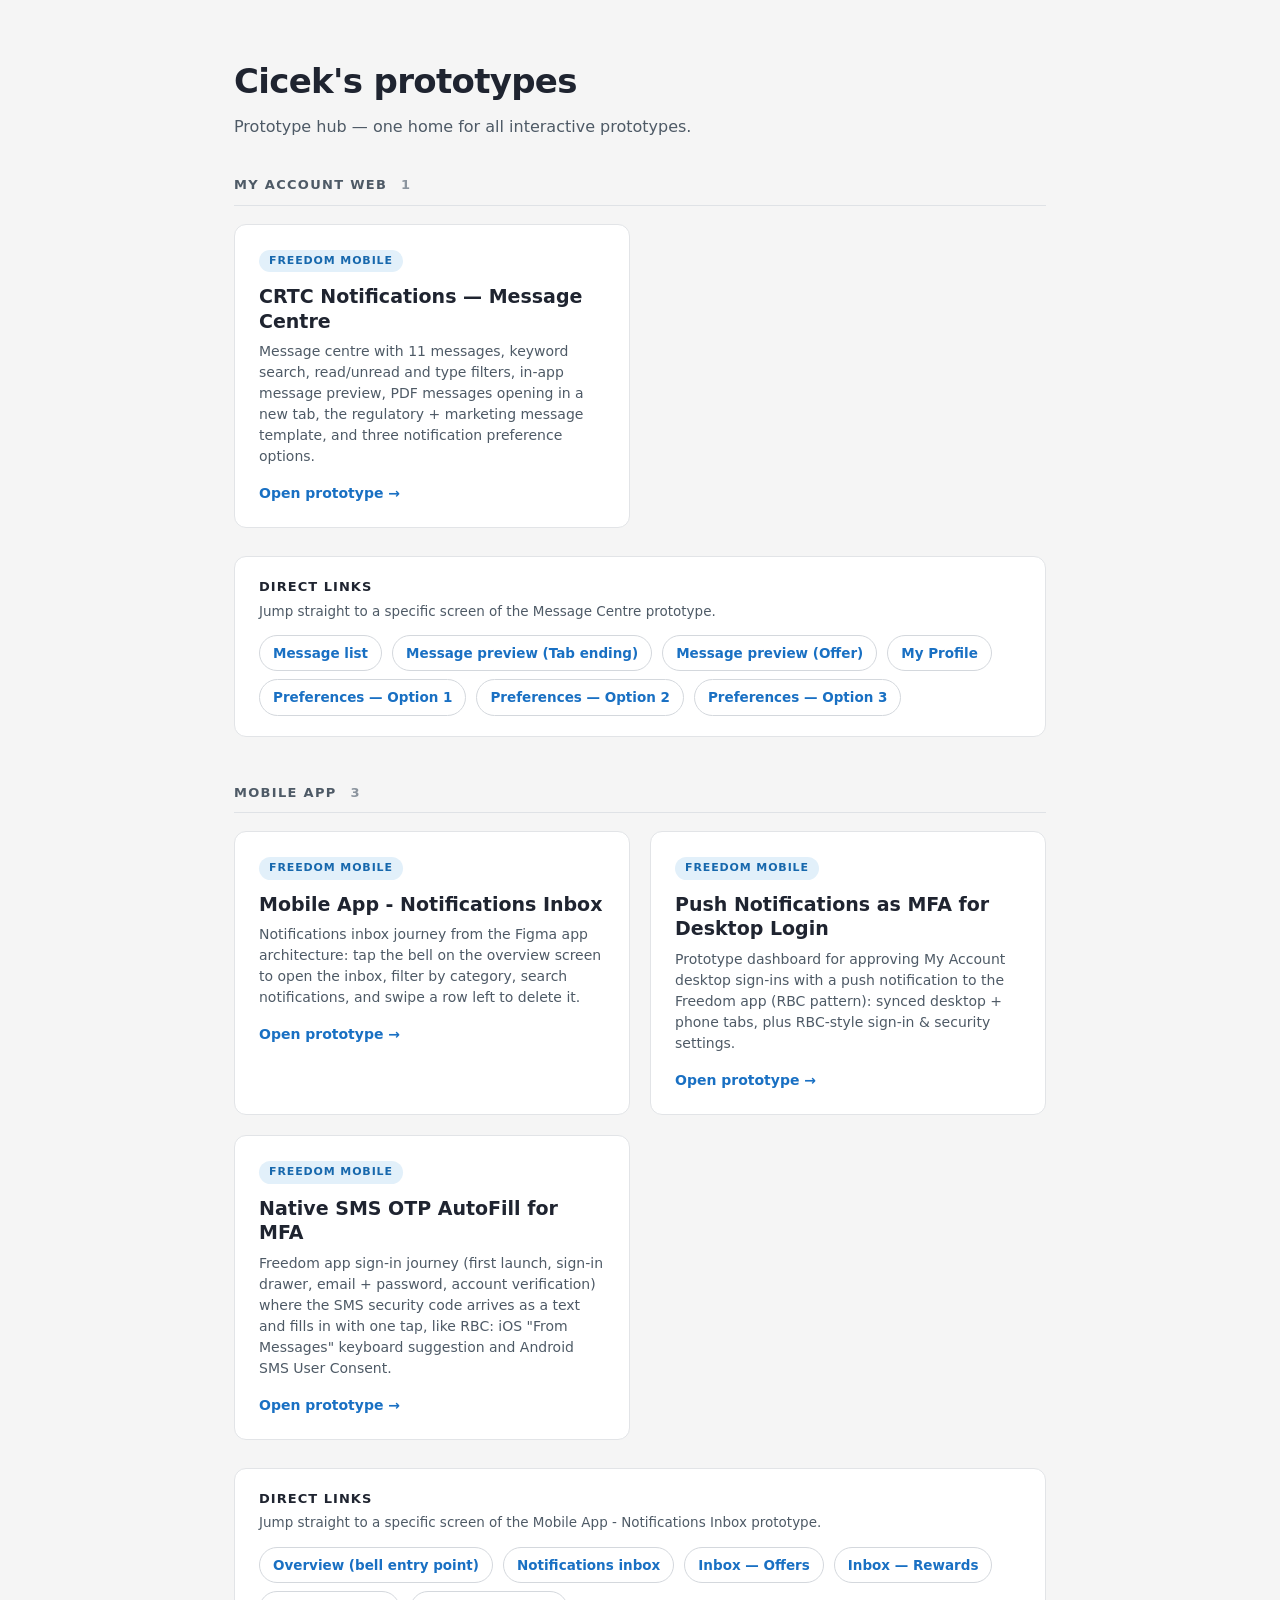
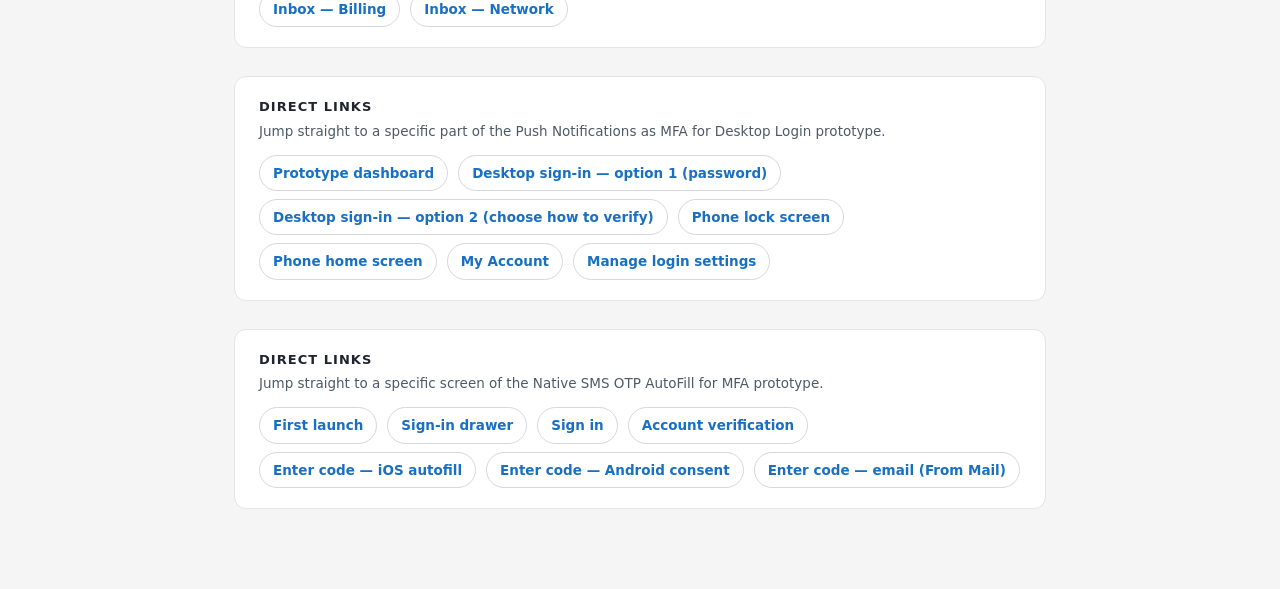
==== index.html @ 2abee42b "Add Native SMS OTP AutoFill for MFA mobile prototype Co-Authored-By: Cicek Yuce Zeytinci <cyucezeyti" ====
<!DOCTYPE html>
<html lang="en">
<head>
<meta charset="UTF-8">
<meta name="viewport" content="width=device-width, initial-scale=1">
<title>Cicek's prototypes</title>
<style>
* { box-sizing: border-box; }
body {
  margin: 0;
  font-family: system-ui, -apple-system, "Segoe UI", "Helvetica Neue", Arial, sans-serif;
  background: #f5f5f5;
  color: #1f2430;
  line-height: 1.5;
}
.wrap {
  max-width: 860px;
  margin: 0 auto;
  padding: 56px 24px 80px;
}
h1 {
  margin: 0;
  font-size: 34px;
  font-weight: 800;
  letter-spacing: -0.02em;
}
.tagline {
  margin: 8px 0 36px;
  font-size: 16px;
  color: #4e5a66;
}
.grid {
  display: grid;
  grid-template-columns: repeat(auto-fill, minmax(300px, 1fr));
  gap: 20px;
}
.card {
  display: block;
  background: #fff;
  border: 1px solid #e2e4e7;
  border-radius: 12px;
  padding: 22px 24px;
  text-decoration: none;
  color: inherit;
  transition: border-color 0.12s ease, transform 0.12s ease;
}
.card:hover {
  border-color: #1768ad;
  transform: translateY(-2px);
}
.card-tag {
  display: inline-block;
  font-size: 11px;
  font-weight: 800;
  letter-spacing: 0.08em;
  text-transform: uppercase;
  color: #1768ad;
  background: #e2f0fa;
  border-radius: 999px;
  padding: 3px 10px;
}
.card h3 {
  margin: 12px 0 8px;
  font-size: 19px;
  font-weight: 700;
  line-height: 1.3;
}
.group {
  margin: 0 0 46px;
}
.group:last-of-type {
  margin-bottom: 0;
}
.group-title {
  margin: 0 0 18px;
  padding-bottom: 10px;
  border-bottom: 1px solid #dfe2e6;
  font-size: 13px;
  font-weight: 800;
  letter-spacing: 0.1em;
  text-transform: uppercase;
  color: #4e5a66;
}
.group-count {
  margin-left: 8px;
  font-weight: 700;
  color: #8b949e;
}
.card p {
  margin: 0 0 14px;
  font-size: 14px;
  color: #4e5a66;
}
.card-open {
  font-size: 14px;
  font-weight: 700;
  color: #1970c3;
}
.deeplinks {
  margin: 28px 0 0;
  padding: 20px 24px;
  background: #fff;
  border: 1px solid #e2e4e7;
  border-radius: 12px;
}
.deeplinks h3 {
  margin: 0 0 4px;
  font-size: 13px;
  font-weight: 800;
  letter-spacing: 0.08em;
  text-transform: uppercase;
  color: #1f2430;
}
.deeplinks p {
  margin: 0 0 14px;
  font-size: 13.5px;
  color: #4e5a66;
}
.deeplinks ul {
  margin: 0;
  padding: 0;
  list-style: none;
  display: flex;
  flex-wrap: wrap;
  gap: 8px 10px;
}
.deeplinks a {
  display: inline-block;
  padding: 7px 13px;
  border: 1px solid #d4d8dd;
  border-radius: 999px;
  font-size: 13.5px;
  font-weight: 600;
  color: #1970c3;
  text-decoration: none;
}
.deeplinks a:hover {
  border-color: #1768ad;
  background: #f2f8fd;
}
</style>
</head>
<body>
<main class="wrap">
  <h1>Cicek's prototypes</h1>
  <p class="tagline">Prototype hub — one home for all interactive prototypes.</p>
  <section class="group">
    <h2 class="group-title">My Account Web <span class="group-count">1</span></h2>
    <div class="grid">
      <a class="card" href="my-account-web/crtc-message-centre/">
        <span class="card-tag">Freedom Mobile</span>
        <h3>CRTC Notifications — Message Centre</h3>
        <p>Message centre with 11 messages, keyword search, read/unread and type filters, in-app message preview, PDF messages opening in a new tab, the regulatory + marketing message template, and three notification preference options.</p>
        <span class="card-open">Open prototype →</span>
      </a>
    </div>

    <section class="deeplinks">
      <h3>Direct links</h3>
      <p>Jump straight to a specific screen of the Message Centre prototype.</p>
      <ul>
        <li><a href="my-account-web/crtc-message-centre/#/">Message list</a></li>
        <li><a href="my-account-web/crtc-message-centre/#/message/tab-ending">Message preview (Tab ending)</a></li>
        <li><a href="my-account-web/crtc-message-centre/#/message/offer-bonus-data">Message preview (Offer)</a></li>
        <li><a href="my-account-web/crtc-message-centre/#/profile">My Profile</a></li>
        <li><a href="my-account-web/crtc-message-centre/#/preferences">Preferences — Option 1</a></li>
        <li><a href="my-account-web/crtc-message-centre/#/preferences2">Preferences — Option 2</a></li>
        <li><a href="my-account-web/crtc-message-centre/#/preferences3">Preferences — Option 3</a></li>
      </ul>
    </section>
  </section>

  <section class="group">
    <h2 class="group-title">Mobile app <span class="group-count">3</span></h2>
    <div class="grid">
      <a class="card" href="mobile-app/notifications-inbox/">
        <span class="card-tag">Freedom Mobile</span>
        <h3>Mobile App - Notifications Inbox</h3>
        <p>Notifications inbox journey from the Figma app architecture: tap the bell on the overview screen to open the inbox, filter by category, search notifications, and swipe a row left to delete it.</p>
        <span class="card-open">Open prototype →</span>
      </a>
      <a class="card" href="mobile-app/push-mfa/">
        <span class="card-tag">Freedom Mobile</span>
        <h3>Push Notifications as MFA for Desktop Login</h3>
        <p>Prototype dashboard for approving My Account desktop sign-ins with a push notification to the Freedom app (RBC pattern): synced desktop + phone tabs, plus RBC-style sign-in &amp; security settings.</p>
        <span class="card-open">Open prototype →</span>
      </a>
      <a class="card" href="mobile-app/sms-otp-autofill/">
        <span class="card-tag">Freedom Mobile</span>
        <h3>Native SMS OTP AutoFill for MFA</h3>
        <p>Freedom app sign-in journey (first launch, sign-in drawer, email + password, account verification) where the SMS security code arrives as a text and fills in with one tap, like RBC: iOS "From Messages" keyboard suggestion and Android SMS User Consent.</p>
        <span class="card-open">Open prototype →</span>
      </a>
    </div>

    <section class="deeplinks">
      <h3>Direct links</h3>
      <p>Jump straight to a specific screen of the Mobile App - Notifications Inbox prototype.</p>
      <ul>
        <li><a href="mobile-app/notifications-inbox/#/">Overview (bell entry point)</a></li>
        <li><a href="mobile-app/notifications-inbox/#/inbox">Notifications inbox</a></li>
        <li><a href="mobile-app/notifications-inbox/#/inbox/offer">Inbox — Offers</a></li>
        <li><a href="mobile-app/notifications-inbox/#/inbox/rewards">Inbox — Rewards</a></li>
        <li><a href="mobile-app/notifications-inbox/#/inbox/billing">Inbox — Billing</a></li>
        <li><a href="mobile-app/notifications-inbox/#/inbox/network">Inbox — Network</a></li>
      </ul>
    </section>

    <section class="deeplinks">
      <h3>Direct links</h3>
      <p>Jump straight to a specific part of the Push Notifications as MFA for Desktop Login prototype.</p>
      <ul>
        <li><a href="mobile-app/push-mfa/">Prototype dashboard</a></li>
        <li><a href="mobile-app/push-mfa/desktop-password/">Desktop sign-in — option 1 (password)</a></li>
        <li><a href="mobile-app/push-mfa/desktop/">Desktop sign-in — option 2 (choose how to verify)</a></li>
        <li><a href="mobile-app/push-mfa/mobile/">Phone lock screen</a></li>
        <li><a href="mobile-app/push-mfa/mobile/#/home">Phone home screen</a></li>
        <li><a href="mobile-app/push-mfa/mobile/#/settings">My Account</a></li>
        <li><a href="mobile-app/push-mfa/mobile/#/login">Manage login settings</a></li>
      </ul>
    </section>

    <section class="deeplinks">
      <h3>Direct links</h3>
      <p>Jump straight to a specific screen of the Native SMS OTP AutoFill for MFA prototype.</p>
      <ul>
        <li><a href="mobile-app/sms-otp-autofill/#/">First launch</a></li>
        <li><a href="mobile-app/sms-otp-autofill/#/drawer">Sign-in drawer</a></li>
        <li><a href="mobile-app/sms-otp-autofill/#/signin">Sign in</a></li>
        <li><a href="mobile-app/sms-otp-autofill/#/verify">Account verification</a></li>
        <li><a href="mobile-app/sms-otp-autofill/?platform=ios#/code">Enter code — iOS autofill</a></li>
        <li><a href="mobile-app/sms-otp-autofill/?platform=android#/code">Enter code — Android consent</a></li>
        <li><a href="mobile-app/sms-otp-autofill/?platform=ios#/code/email">Enter code — email (From Mail)</a></li>
      </ul>
    </section>
  </section>
</main>
</body>
</html>
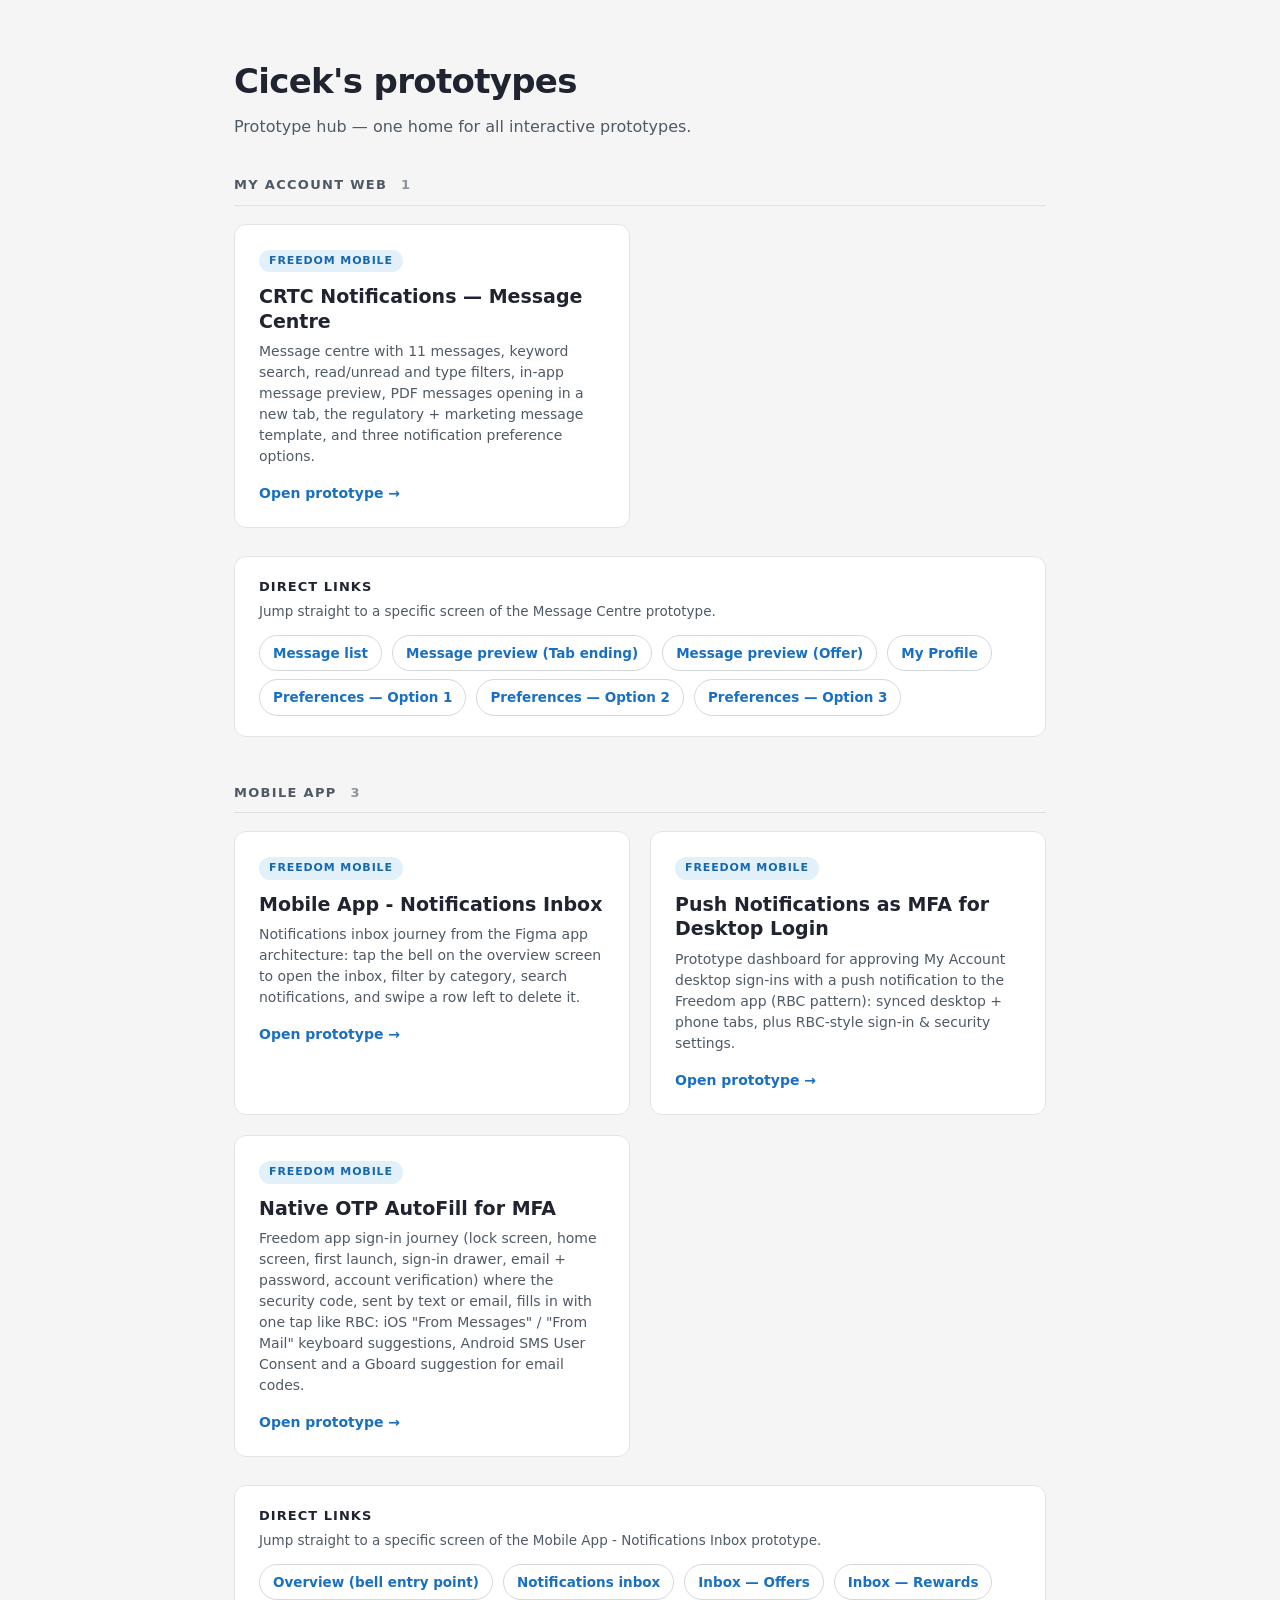
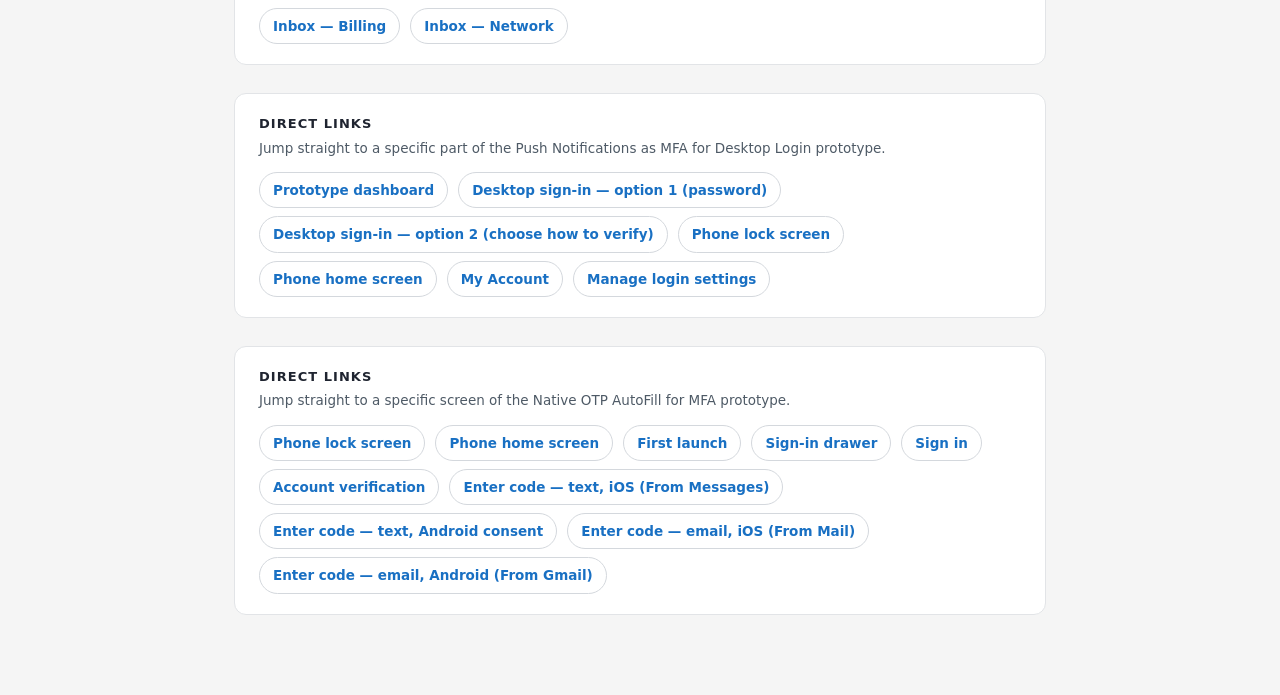
==== commit 9fe73e2f: "OTP autofill prototype: email tap-to-fill, lock/home entry, rename without SMS Co-Authored-By: Cicek" ====
--- a/index.html
+++ b/index.html
@@ -187,8 +187,8 @@
       </a>
       <a class="card" href="mobile-app/sms-otp-autofill/">
         <span class="card-tag">Freedom Mobile</span>
-        <h3>Native SMS OTP AutoFill for MFA</h3>
-        <p>Freedom app sign-in journey (first launch, sign-in drawer, email + password, account verification) where the SMS security code arrives as a text and fills in with one tap, like RBC: iOS "From Messages" keyboard suggestion and Android SMS User Consent.</p>
+        <h3>Native OTP AutoFill for MFA</h3>
+        <p>Freedom app sign-in journey (lock screen, home screen, first launch, sign-in drawer, email + password, account verification) where the security code, sent by text or email, fills in with one tap like RBC: iOS "From Messages" / "From Mail" keyboard suggestions, Android SMS User Consent and a Gboard suggestion for email codes.</p>
         <span class="card-open">Open prototype →</span>
       </a>
     </div>
@@ -222,15 +222,18 @@
 
     <section class="deeplinks">
       <h3>Direct links</h3>
-      <p>Jump straight to a specific screen of the Native SMS OTP AutoFill for MFA prototype.</p>
-      <ul>
-        <li><a href="mobile-app/sms-otp-autofill/#/">First launch</a></li>
+      <p>Jump straight to a specific screen of the Native OTP AutoFill for MFA prototype.</p>
+      <ul>
+        <li><a href="mobile-app/sms-otp-autofill/#/">Phone lock screen</a></li>
+        <li><a href="mobile-app/sms-otp-autofill/#/home">Phone home screen</a></li>
+        <li><a href="mobile-app/sms-otp-autofill/#/welcome">First launch</a></li>
         <li><a href="mobile-app/sms-otp-autofill/#/drawer">Sign-in drawer</a></li>
         <li><a href="mobile-app/sms-otp-autofill/#/signin">Sign in</a></li>
         <li><a href="mobile-app/sms-otp-autofill/#/verify">Account verification</a></li>
-        <li><a href="mobile-app/sms-otp-autofill/?platform=ios#/code">Enter code — iOS autofill</a></li>
-        <li><a href="mobile-app/sms-otp-autofill/?platform=android#/code">Enter code — Android consent</a></li>
-        <li><a href="mobile-app/sms-otp-autofill/?platform=ios#/code/email">Enter code — email (From Mail)</a></li>
+        <li><a href="mobile-app/sms-otp-autofill/?platform=ios#/code">Enter code — text, iOS (From Messages)</a></li>
+        <li><a href="mobile-app/sms-otp-autofill/?platform=android#/code">Enter code — text, Android consent</a></li>
+        <li><a href="mobile-app/sms-otp-autofill/?platform=ios#/code/email">Enter code — email, iOS (From Mail)</a></li>
+        <li><a href="mobile-app/sms-otp-autofill/?platform=android#/code/email">Enter code — email, Android (From Gmail)</a></li>
       </ul>
     </section>
   </section>
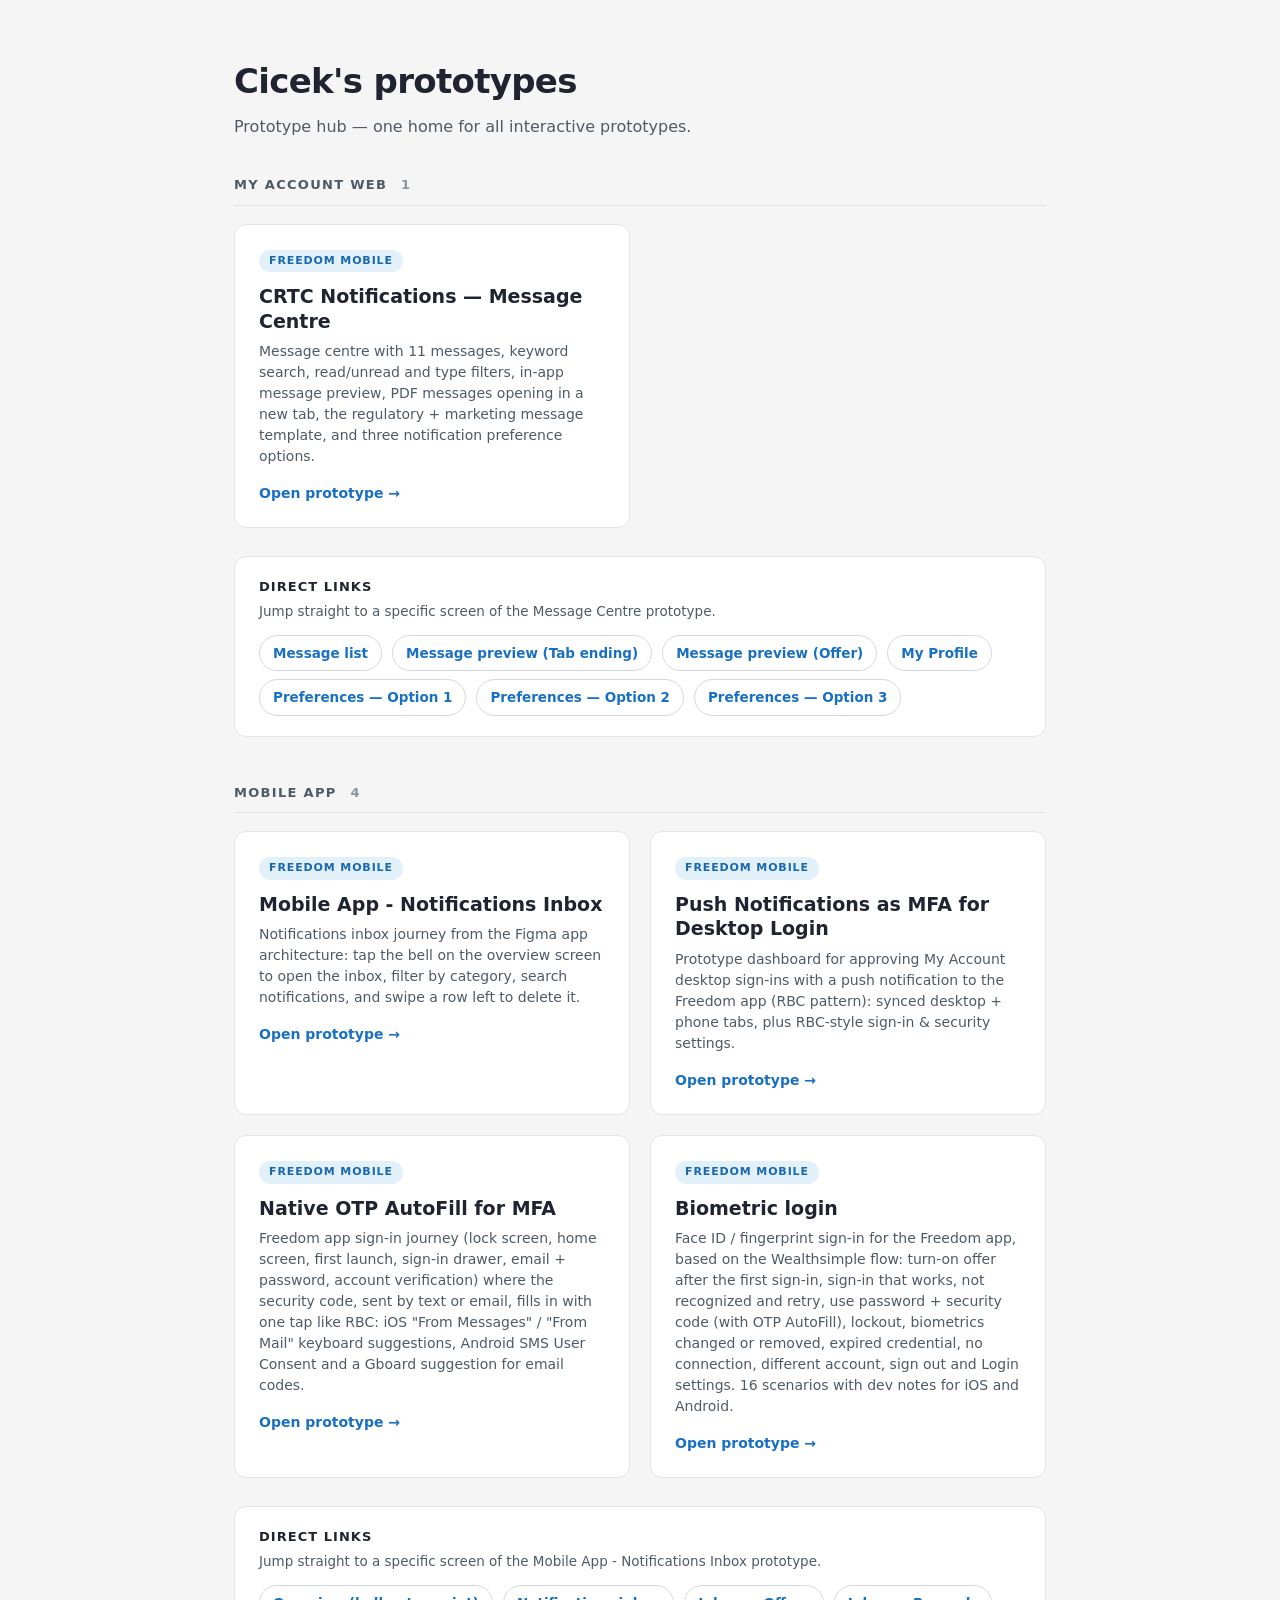
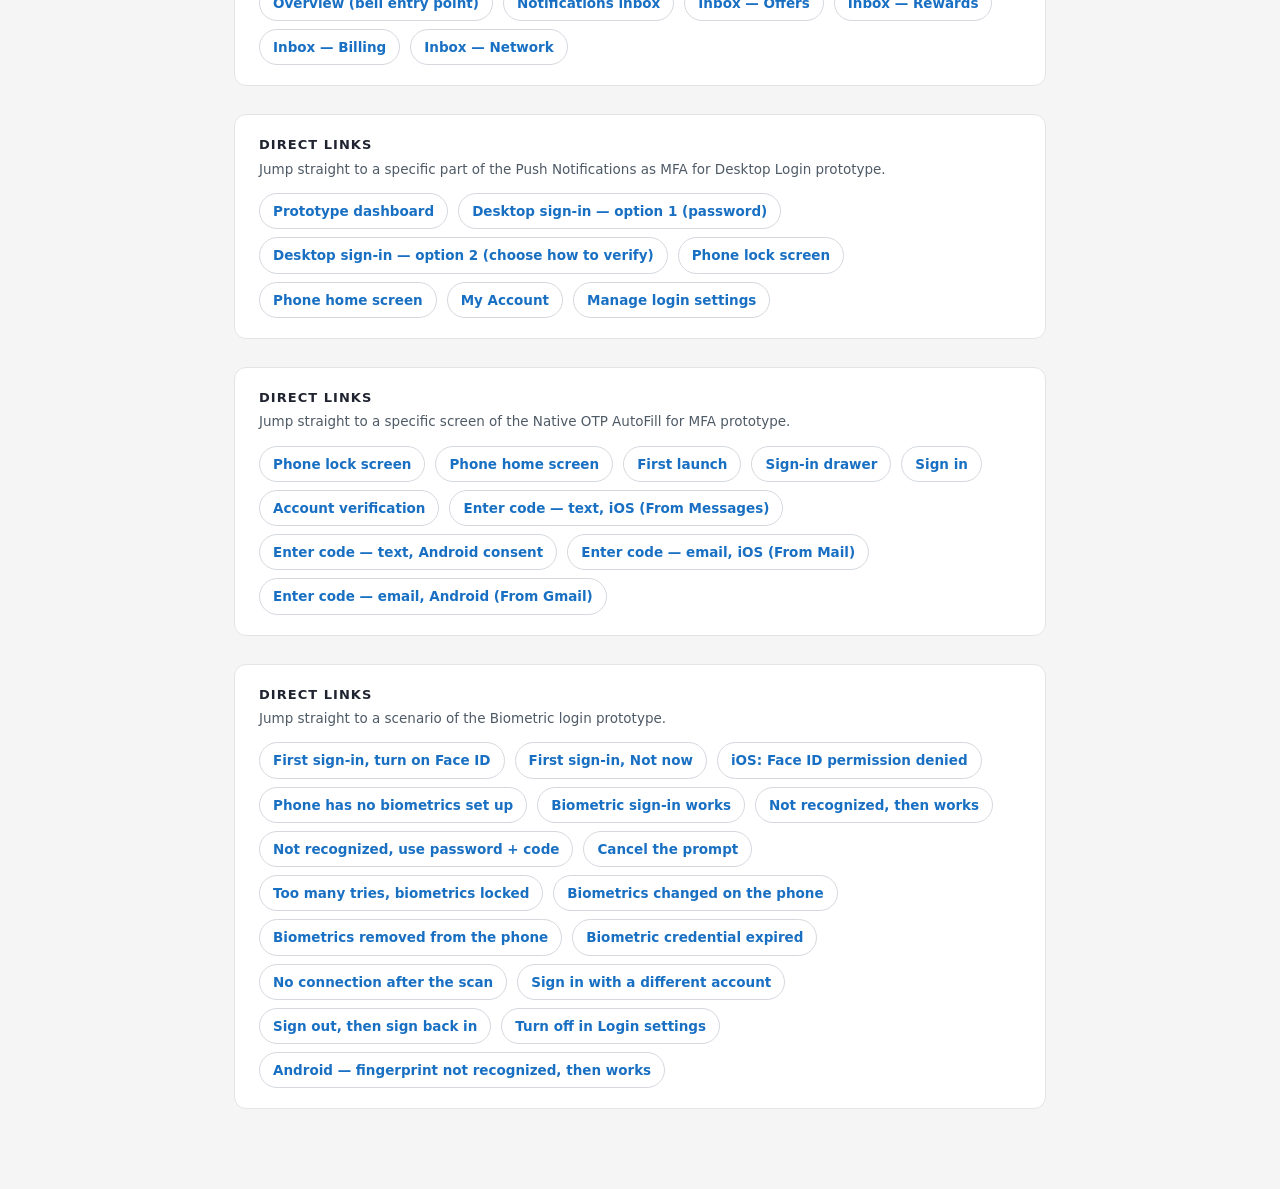
==== commit 6061c3bf: "Add Biometric login prototype (Face ID / fingerprint, 16 scenarios) Co-Authored-By: Cicek Yuce Zeyti" ====
--- a/index.html
+++ b/index.html
@@ -171,7 +171,7 @@
   </section>
 
   <section class="group">
-    <h2 class="group-title">Mobile app <span class="group-count">3</span></h2>
+    <h2 class="group-title">Mobile app <span class="group-count">4</span></h2>
     <div class="grid">
       <a class="card" href="mobile-app/notifications-inbox/">
         <span class="card-tag">Freedom Mobile</span>
@@ -189,6 +189,12 @@
         <span class="card-tag">Freedom Mobile</span>
         <h3>Native OTP AutoFill for MFA</h3>
         <p>Freedom app sign-in journey (lock screen, home screen, first launch, sign-in drawer, email + password, account verification) where the security code, sent by text or email, fills in with one tap like RBC: iOS "From Messages" / "From Mail" keyboard suggestions, Android SMS User Consent and a Gboard suggestion for email codes.</p>
+        <span class="card-open">Open prototype →</span>
+      </a>
+      <a class="card" href="mobile-app/biometric-login/">
+        <span class="card-tag">Freedom Mobile</span>
+        <h3>Biometric login</h3>
+        <p>Face ID / fingerprint sign-in for the Freedom app, based on the Wealthsimple flow: turn-on offer after the first sign-in, sign-in that works, not recognized and retry, use password + security code (with OTP AutoFill), lockout, biometrics changed or removed, expired credential, no connection, different account, sign out and Login settings. 16 scenarios with dev notes for iOS and Android.</p>
         <span class="card-open">Open prototype →</span>
       </a>
     </div>
@@ -236,6 +242,30 @@
         <li><a href="mobile-app/sms-otp-autofill/?platform=android#/code/email">Enter code — email, Android (From Gmail)</a></li>
       </ul>
     </section>
+
+    <section class="deeplinks">
+      <h3>Direct links</h3>
+      <p>Jump straight to a scenario of the Biometric login prototype.</p>
+      <ul>
+        <li><a href="mobile-app/biometric-login/?s=enroll&amp;platform=ios">First sign-in, turn on Face ID</a></li>
+        <li><a href="mobile-app/biometric-login/?s=notnow&amp;platform=ios">First sign-in, Not now</a></li>
+        <li><a href="mobile-app/biometric-login/?s=denied&amp;platform=ios">iOS: Face ID permission denied</a></li>
+        <li><a href="mobile-app/biometric-login/?s=nodevice&amp;platform=ios">Phone has no biometrics set up</a></li>
+        <li><a href="mobile-app/biometric-login/?s=success&amp;platform=ios">Biometric sign-in works</a></li>
+        <li><a href="mobile-app/biometric-login/?s=retry&amp;platform=ios">Not recognized, then works</a></li>
+        <li><a href="mobile-app/biometric-login/?s=fallback&amp;platform=ios">Not recognized, use password + code</a></li>
+        <li><a href="mobile-app/biometric-login/?s=cancel&amp;platform=ios">Cancel the prompt</a></li>
+        <li><a href="mobile-app/biometric-login/?s=lockout&amp;platform=ios">Too many tries, biometrics locked</a></li>
+        <li><a href="mobile-app/biometric-login/?s=changed&amp;platform=ios">Biometrics changed on the phone</a></li>
+        <li><a href="mobile-app/biometric-login/?s=removed&amp;platform=ios">Biometrics removed from the phone</a></li>
+        <li><a href="mobile-app/biometric-login/?s=expired&amp;platform=ios">Biometric credential expired</a></li>
+        <li><a href="mobile-app/biometric-login/?s=offline&amp;platform=ios">No connection after the scan</a></li>
+        <li><a href="mobile-app/biometric-login/?s=switch&amp;platform=ios">Sign in with a different account</a></li>
+        <li><a href="mobile-app/biometric-login/?s=signout&amp;platform=ios">Sign out, then sign back in</a></li>
+        <li><a href="mobile-app/biometric-login/?s=off&amp;platform=ios">Turn off in Login settings</a></li>
+        <li><a href="mobile-app/biometric-login/?s=retry&amp;platform=android">Android — fingerprint not recognized, then works</a></li>
+      </ul>
+    </section>
   </section>
 </main>
 </body>
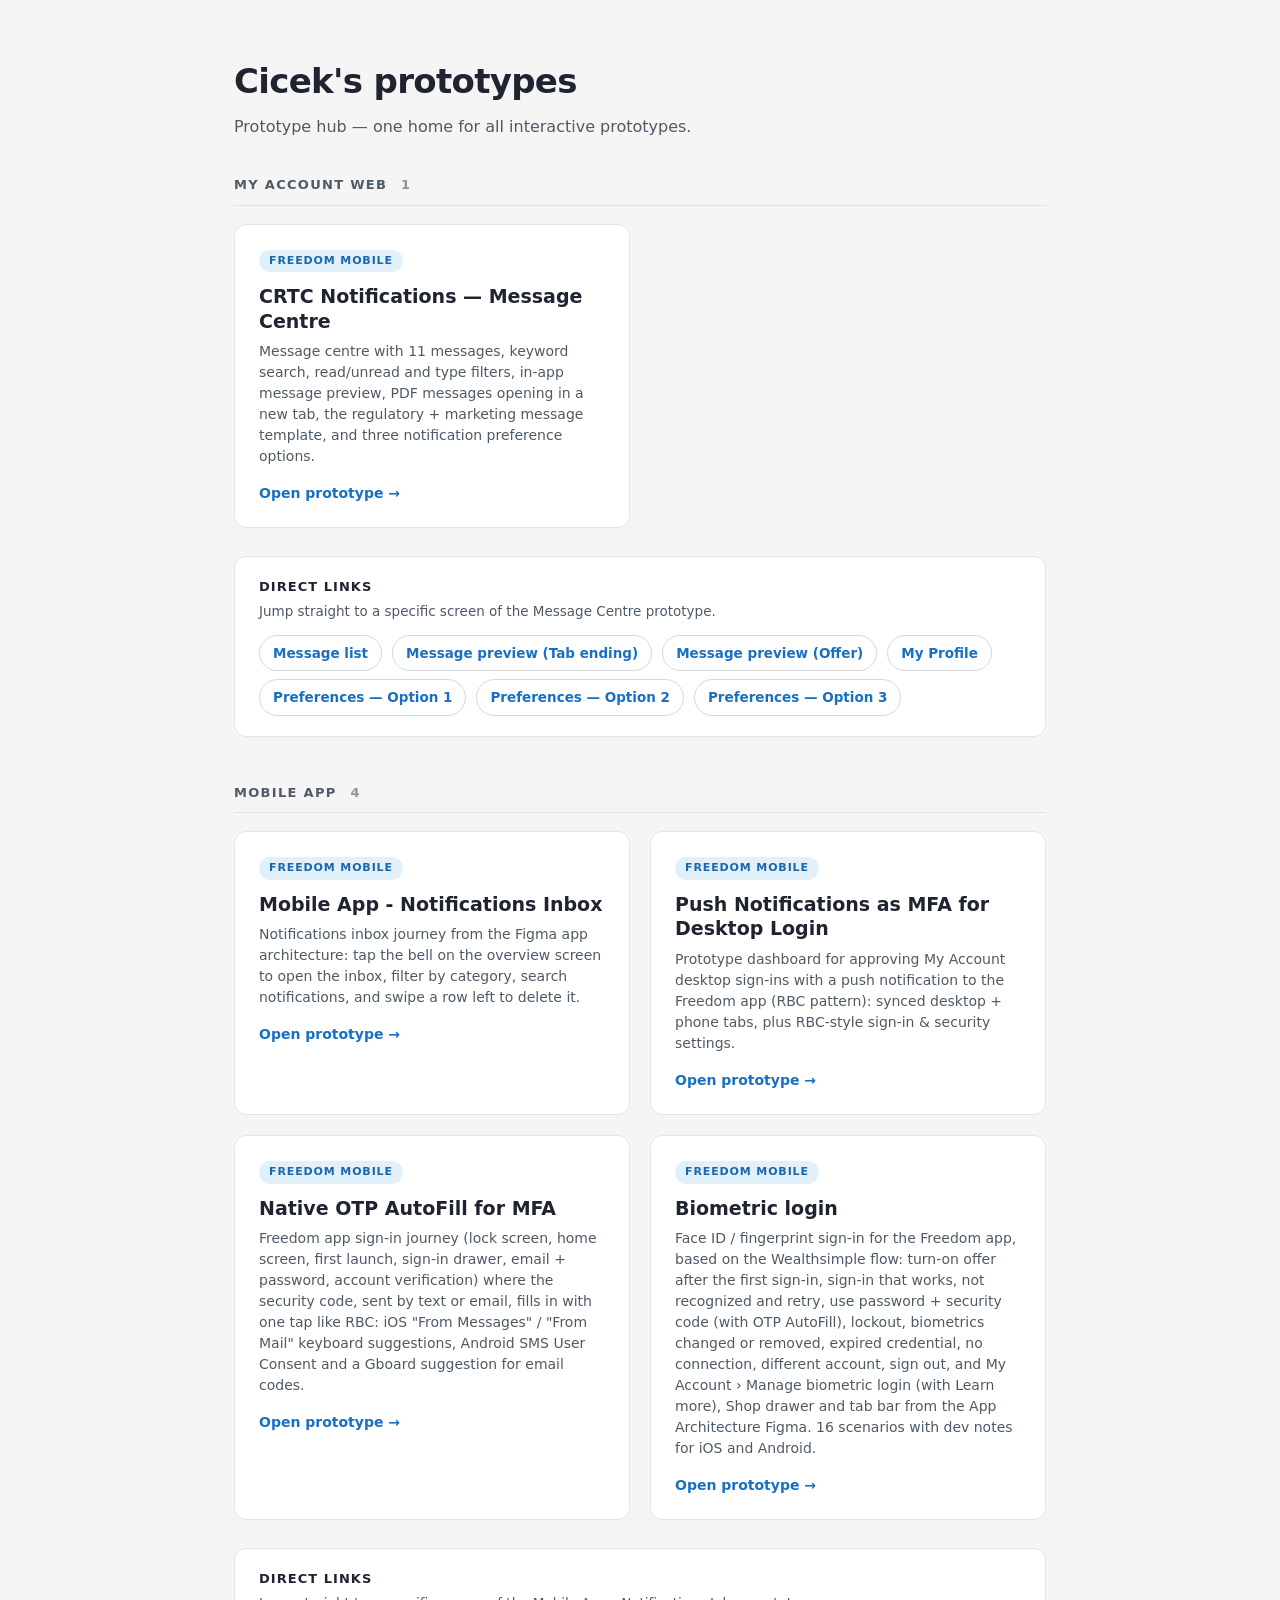
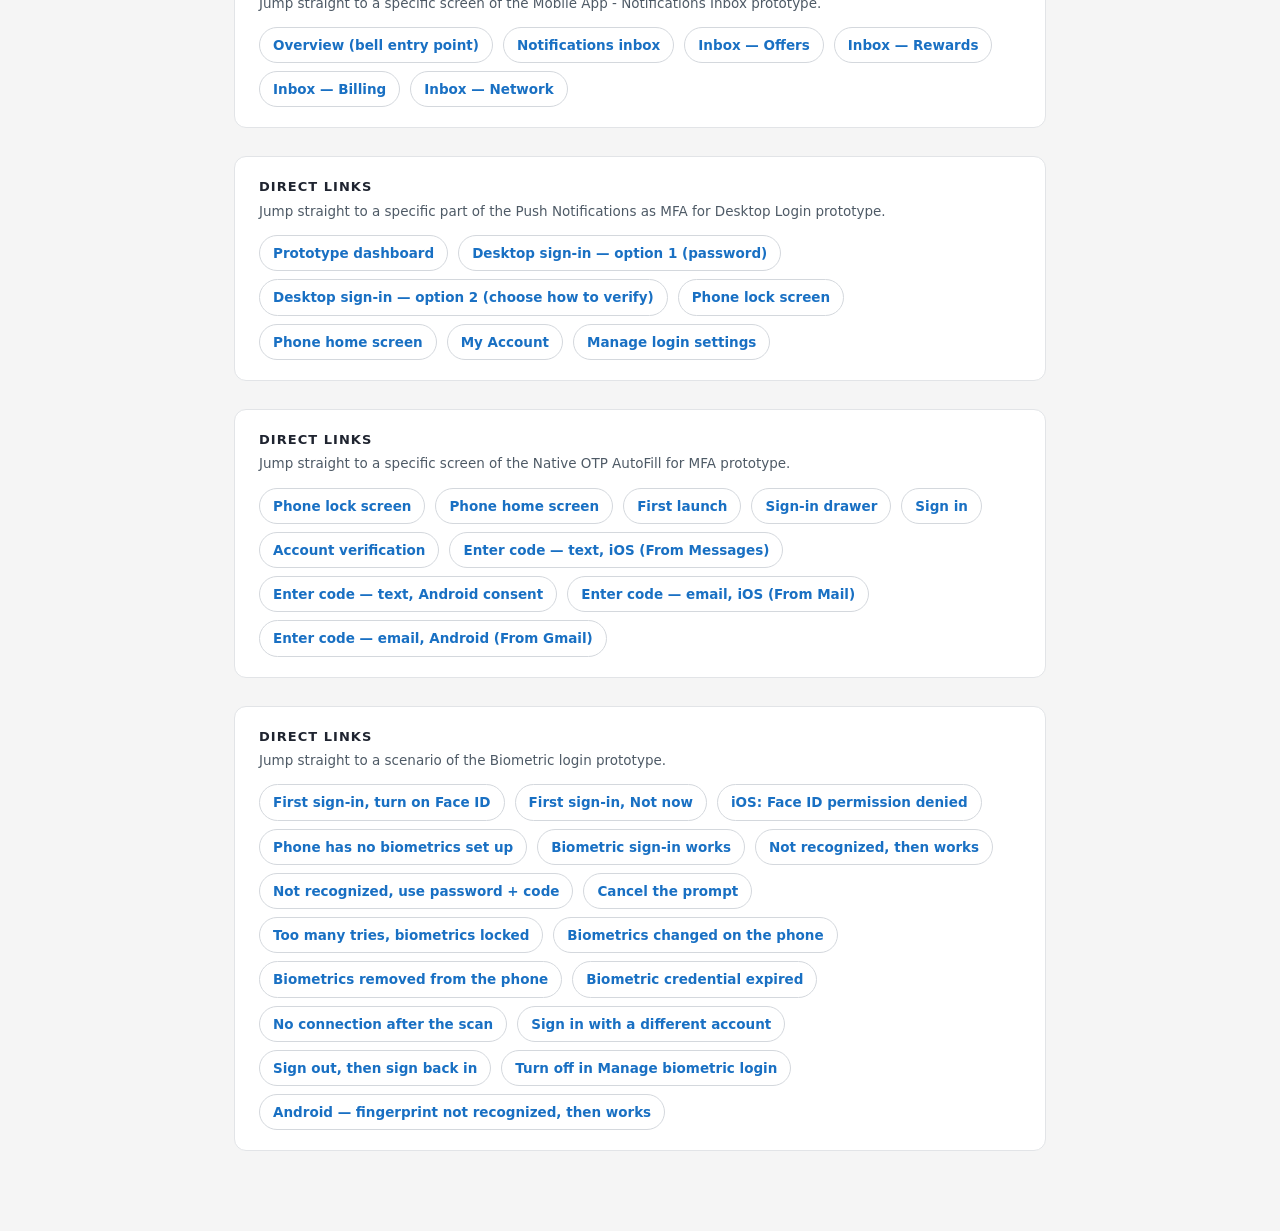
==== commit 172442ce: "Biometric login: Figma header, tab bar, Shop drawer, My Account, Manage biometric login, Learn more " ====
--- a/index.html
+++ b/index.html
@@ -194,7 +194,7 @@
       <a class="card" href="mobile-app/biometric-login/">
         <span class="card-tag">Freedom Mobile</span>
         <h3>Biometric login</h3>
-        <p>Face ID / fingerprint sign-in for the Freedom app, based on the Wealthsimple flow: turn-on offer after the first sign-in, sign-in that works, not recognized and retry, use password + security code (with OTP AutoFill), lockout, biometrics changed or removed, expired credential, no connection, different account, sign out and Login settings. 16 scenarios with dev notes for iOS and Android.</p>
+        <p>Face ID / fingerprint sign-in for the Freedom app, based on the Wealthsimple flow: turn-on offer after the first sign-in, sign-in that works, not recognized and retry, use password + security code (with OTP AutoFill), lockout, biometrics changed or removed, expired credential, no connection, different account, sign out, and My Account › Manage biometric login (with Learn more), Shop drawer and tab bar from the App Architecture Figma. 16 scenarios with dev notes for iOS and Android.</p>
         <span class="card-open">Open prototype →</span>
       </a>
     </div>
@@ -262,7 +262,7 @@
         <li><a href="mobile-app/biometric-login/?s=offline&amp;platform=ios">No connection after the scan</a></li>
         <li><a href="mobile-app/biometric-login/?s=switch&amp;platform=ios">Sign in with a different account</a></li>
         <li><a href="mobile-app/biometric-login/?s=signout&amp;platform=ios">Sign out, then sign back in</a></li>
-        <li><a href="mobile-app/biometric-login/?s=off&amp;platform=ios">Turn off in Login settings</a></li>
+        <li><a href="mobile-app/biometric-login/?s=off&amp;platform=ios">Turn off in Manage biometric login</a></li>
         <li><a href="mobile-app/biometric-login/?s=retry&amp;platform=android">Android — fingerprint not recognized, then works</a></li>
       </ul>
     </section>
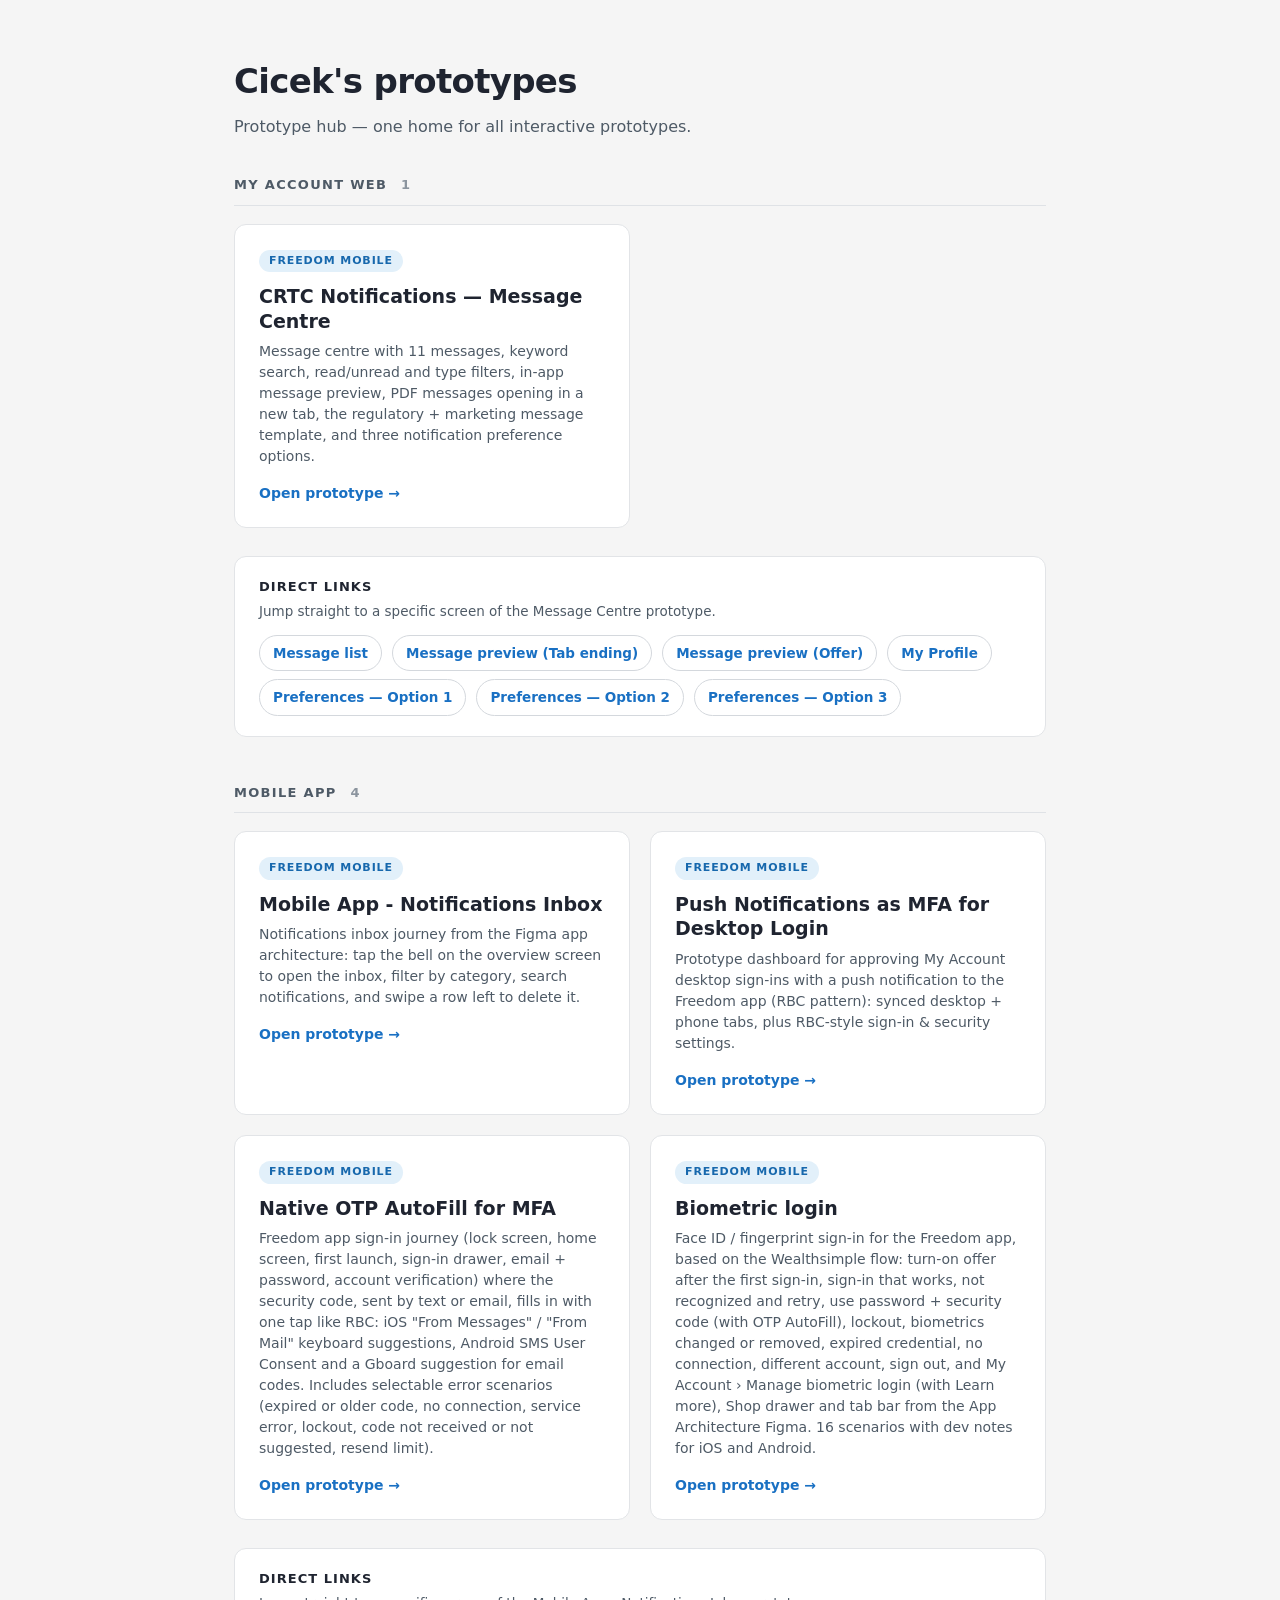
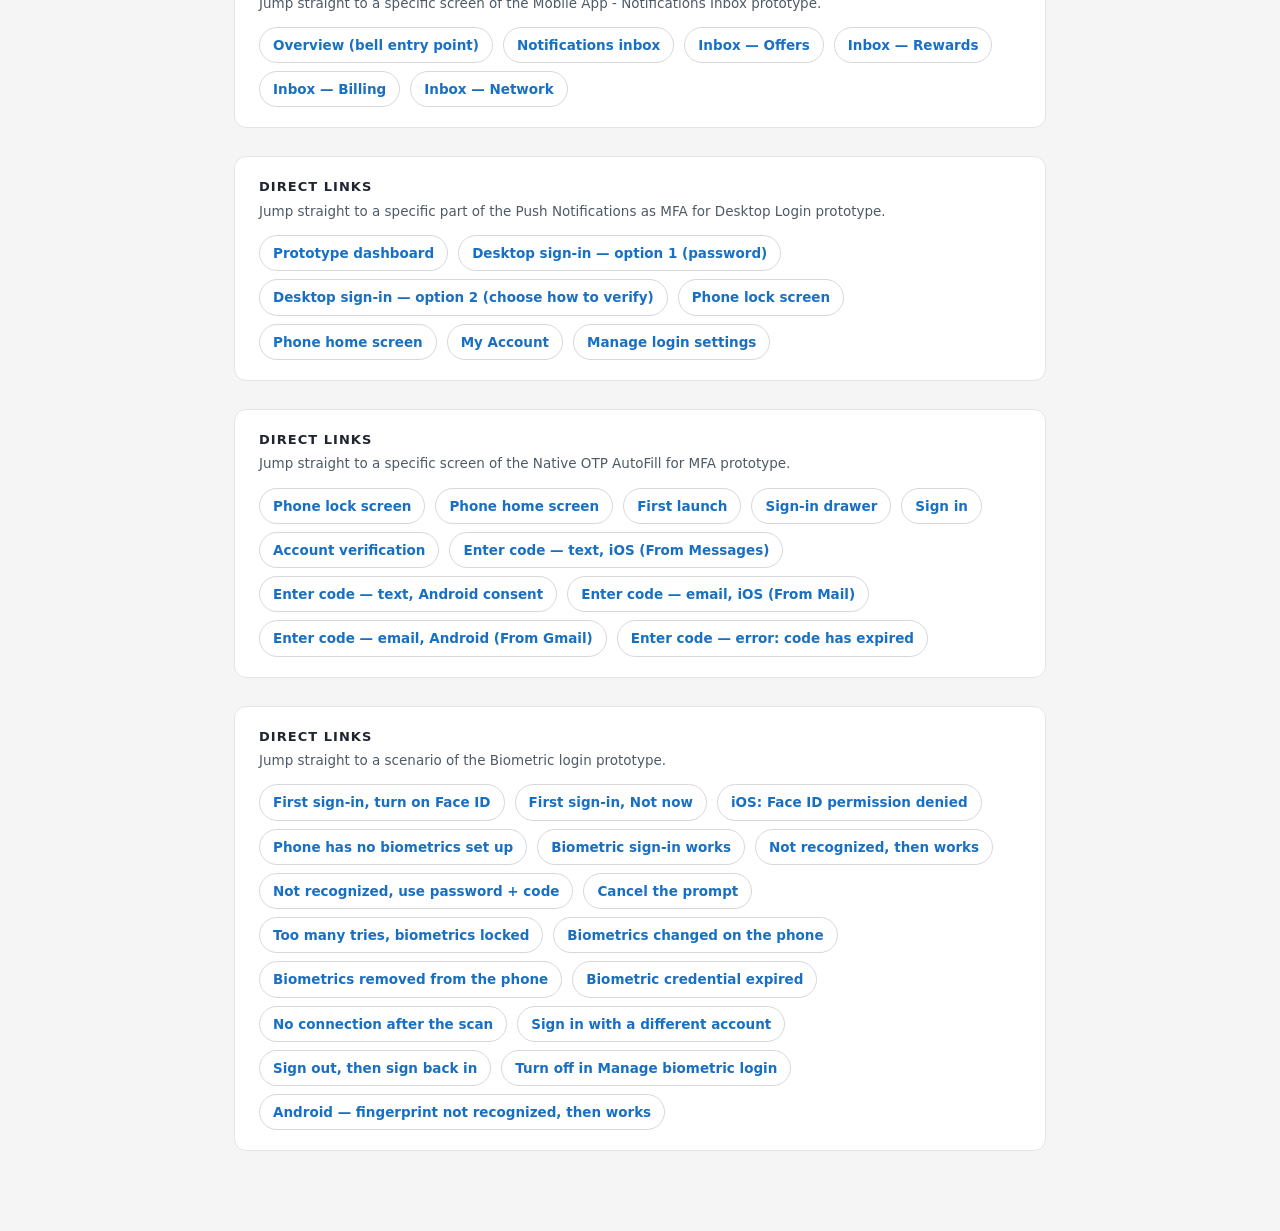
==== commit ea2fcc14: "OTP autofill prototype: selectable error scenarios Co-Authored-By: Cicek Yuce Zeytinci <cyucezeytinc" ====
--- a/index.html
+++ b/index.html
@@ -188,7 +188,7 @@
       <a class="card" href="mobile-app/sms-otp-autofill/">
         <span class="card-tag">Freedom Mobile</span>
         <h3>Native OTP AutoFill for MFA</h3>
-        <p>Freedom app sign-in journey (lock screen, home screen, first launch, sign-in drawer, email + password, account verification) where the security code, sent by text or email, fills in with one tap like RBC: iOS "From Messages" / "From Mail" keyboard suggestions, Android SMS User Consent and a Gboard suggestion for email codes.</p>
+        <p>Freedom app sign-in journey (lock screen, home screen, first launch, sign-in drawer, email + password, account verification) where the security code, sent by text or email, fills in with one tap like RBC: iOS "From Messages" / "From Mail" keyboard suggestions, Android SMS User Consent and a Gboard suggestion for email codes. Includes selectable error scenarios (expired or older code, no connection, service error, lockout, code not received or not suggested, resend limit).</p>
         <span class="card-open">Open prototype →</span>
       </a>
       <a class="card" href="mobile-app/biometric-login/">
@@ -240,6 +240,7 @@
         <li><a href="mobile-app/sms-otp-autofill/?platform=android#/code">Enter code — text, Android consent</a></li>
         <li><a href="mobile-app/sms-otp-autofill/?platform=ios#/code/email">Enter code — email, iOS (From Mail)</a></li>
         <li><a href="mobile-app/sms-otp-autofill/?platform=android#/code/email">Enter code — email, Android (From Gmail)</a></li>
+        <li><a href="mobile-app/sms-otp-autofill/?platform=ios&amp;error=expired#/code">Enter code — error: code has expired</a></li>
       </ul>
     </section>
 
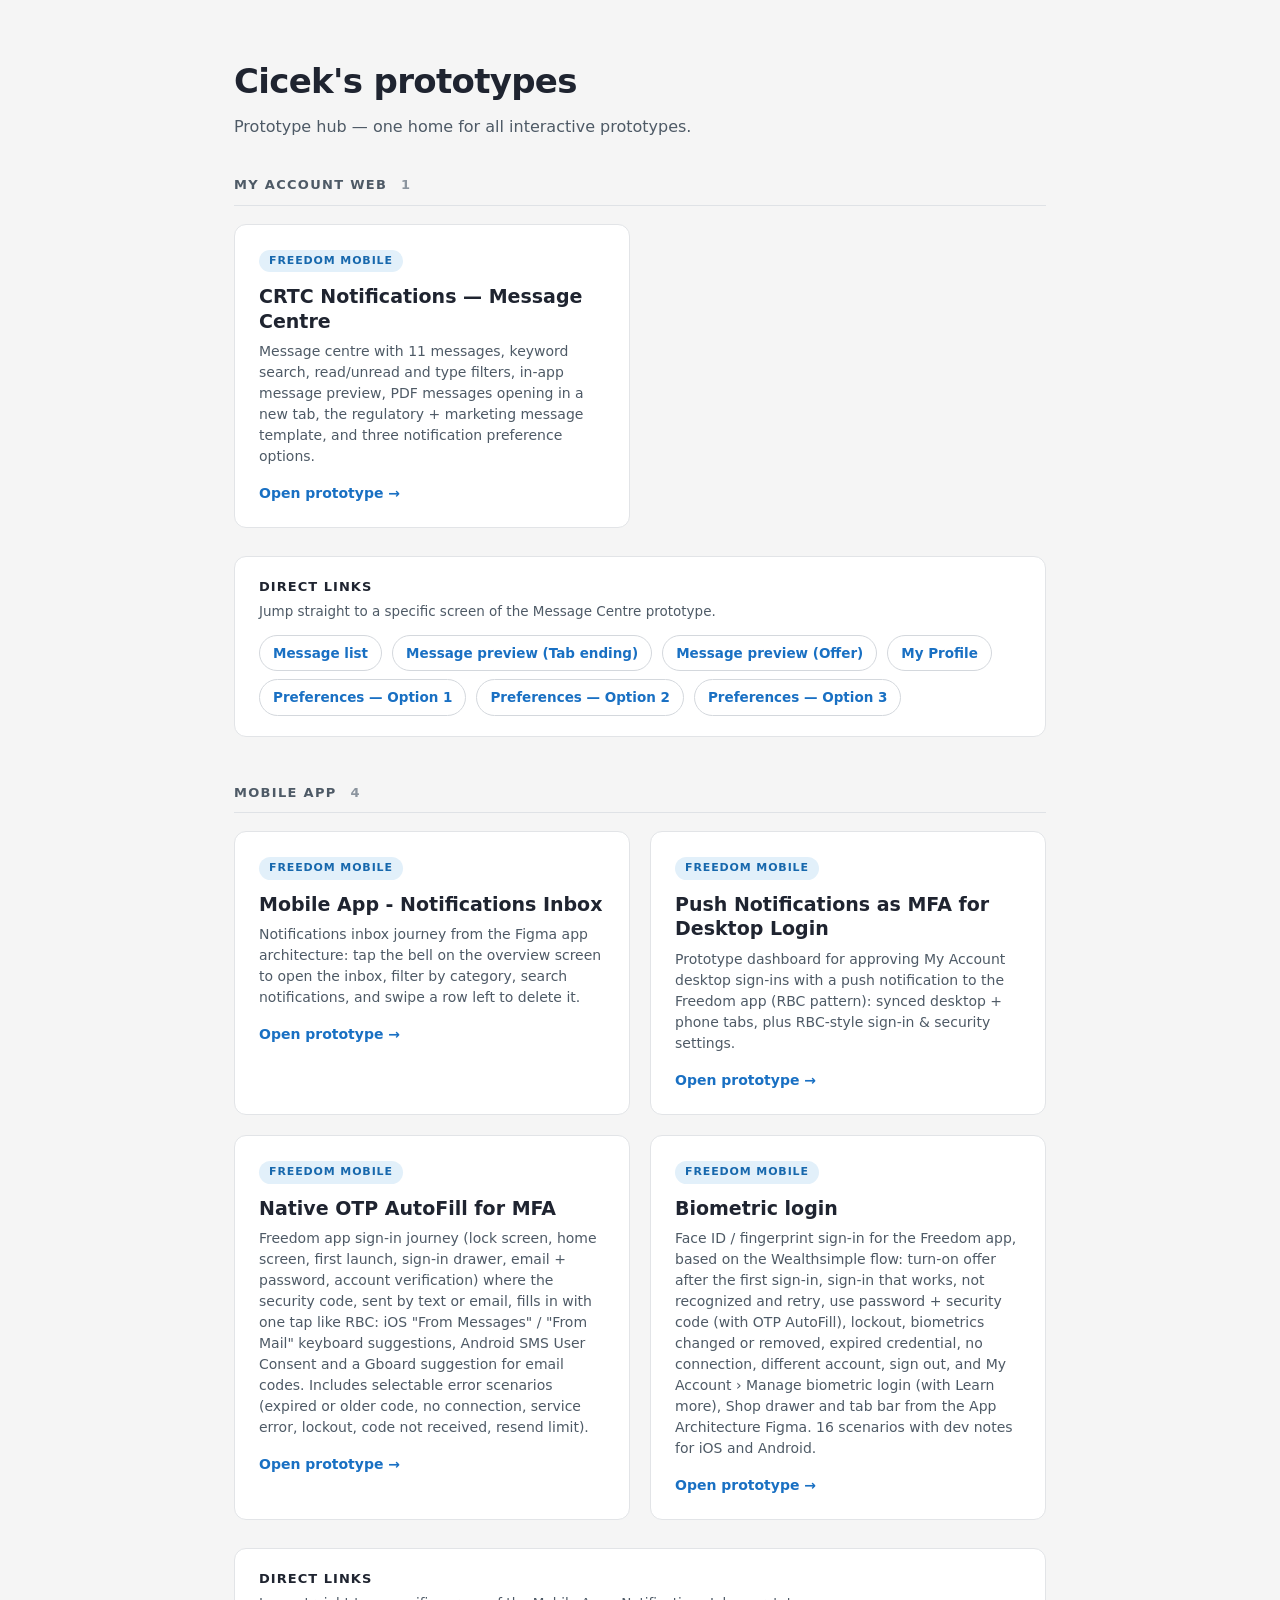
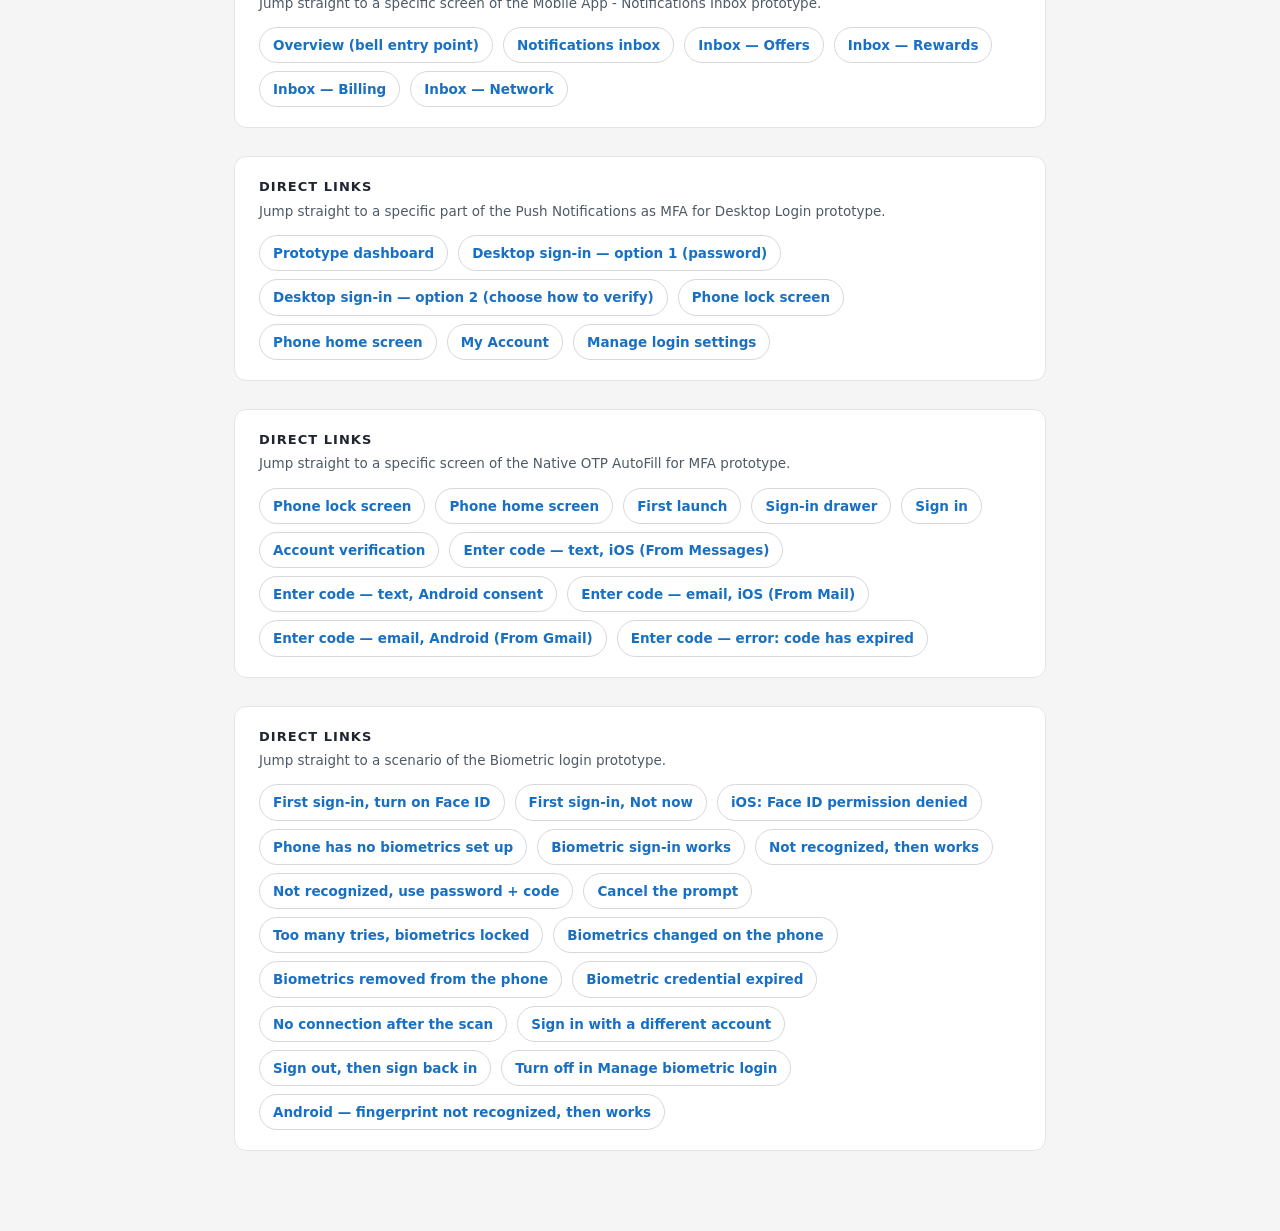
==== commit 54bc0711: "OTP autofill prototype: error scenario copy updates, drop not-suggested scenario Co-Authored-By: Cic" ====
--- a/index.html
+++ b/index.html
@@ -188,7 +188,7 @@
       <a class="card" href="mobile-app/sms-otp-autofill/">
         <span class="card-tag">Freedom Mobile</span>
         <h3>Native OTP AutoFill for MFA</h3>
-        <p>Freedom app sign-in journey (lock screen, home screen, first launch, sign-in drawer, email + password, account verification) where the security code, sent by text or email, fills in with one tap like RBC: iOS "From Messages" / "From Mail" keyboard suggestions, Android SMS User Consent and a Gboard suggestion for email codes. Includes selectable error scenarios (expired or older code, no connection, service error, lockout, code not received or not suggested, resend limit).</p>
+        <p>Freedom app sign-in journey (lock screen, home screen, first launch, sign-in drawer, email + password, account verification) where the security code, sent by text or email, fills in with one tap like RBC: iOS "From Messages" / "From Mail" keyboard suggestions, Android SMS User Consent and a Gboard suggestion for email codes. Includes selectable error scenarios (expired or older code, no connection, service error, lockout, code not received, resend limit).</p>
         <span class="card-open">Open prototype →</span>
       </a>
       <a class="card" href="mobile-app/biometric-login/">
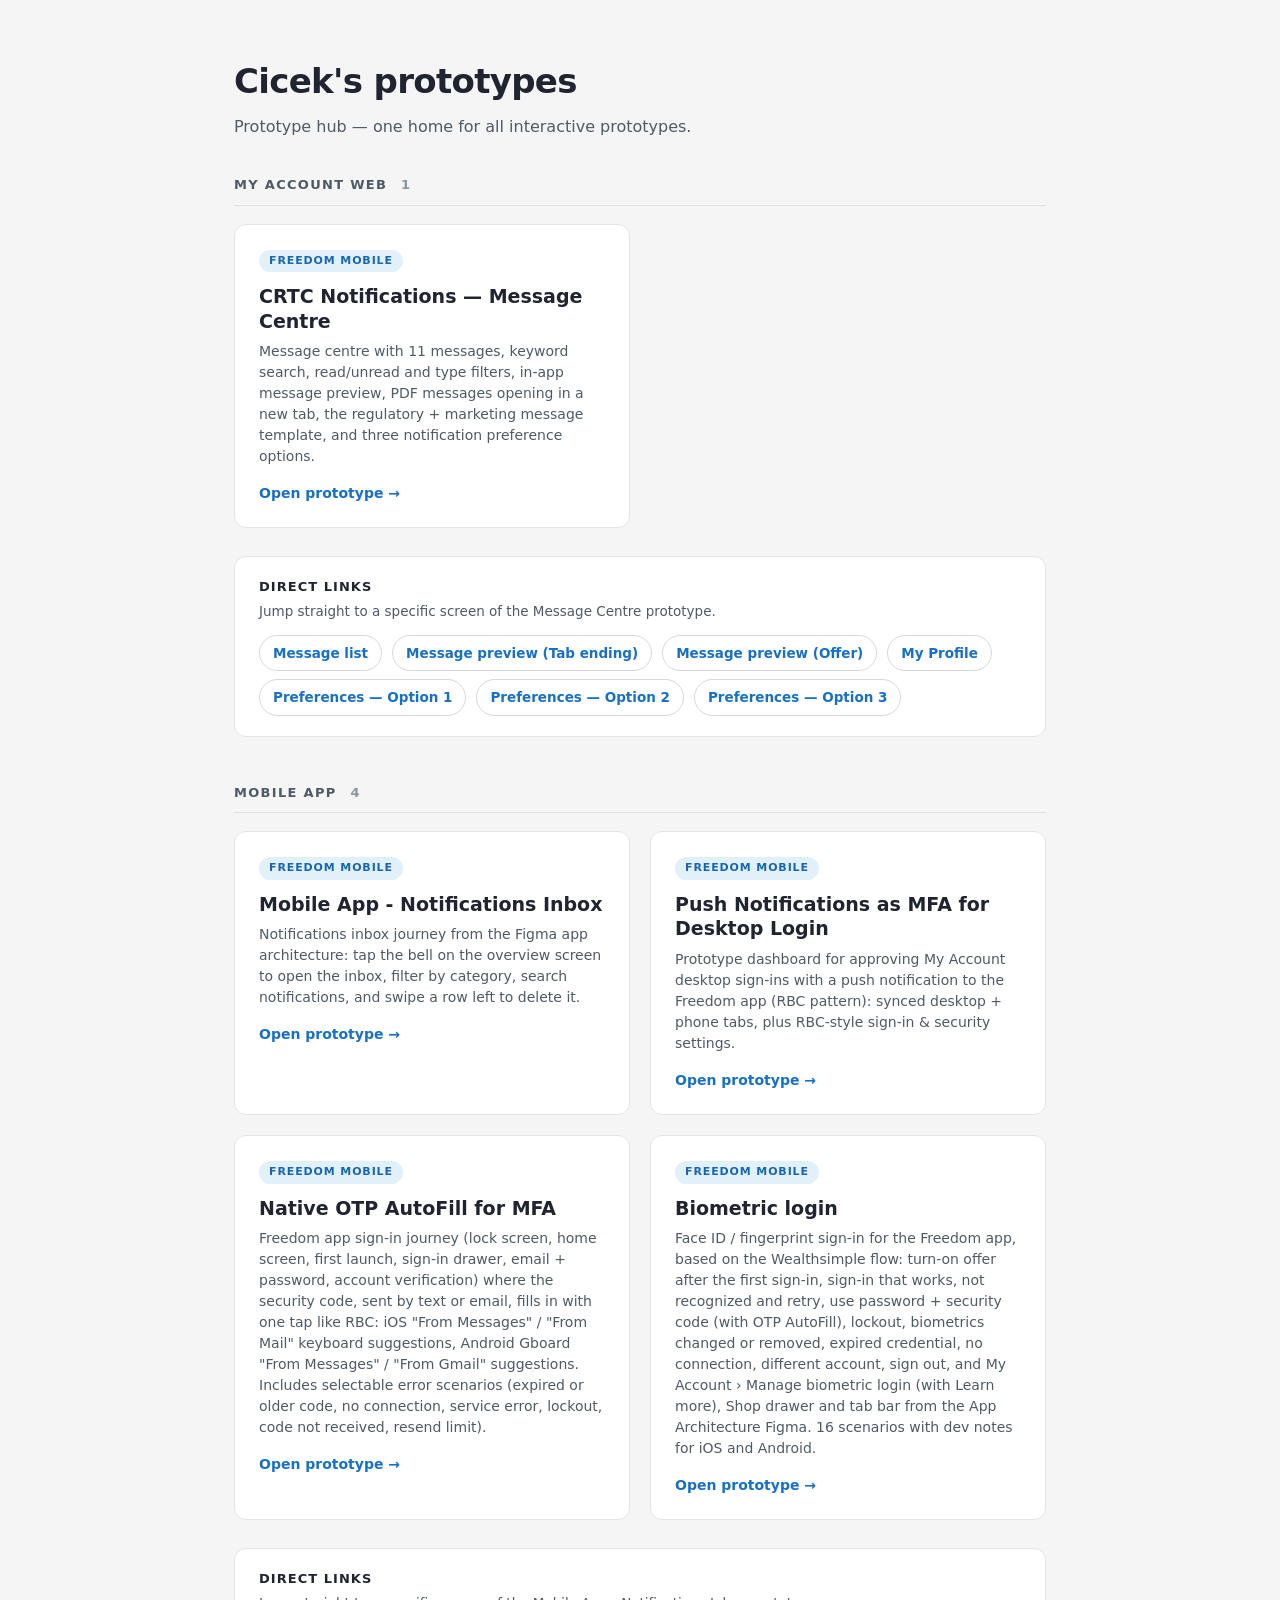
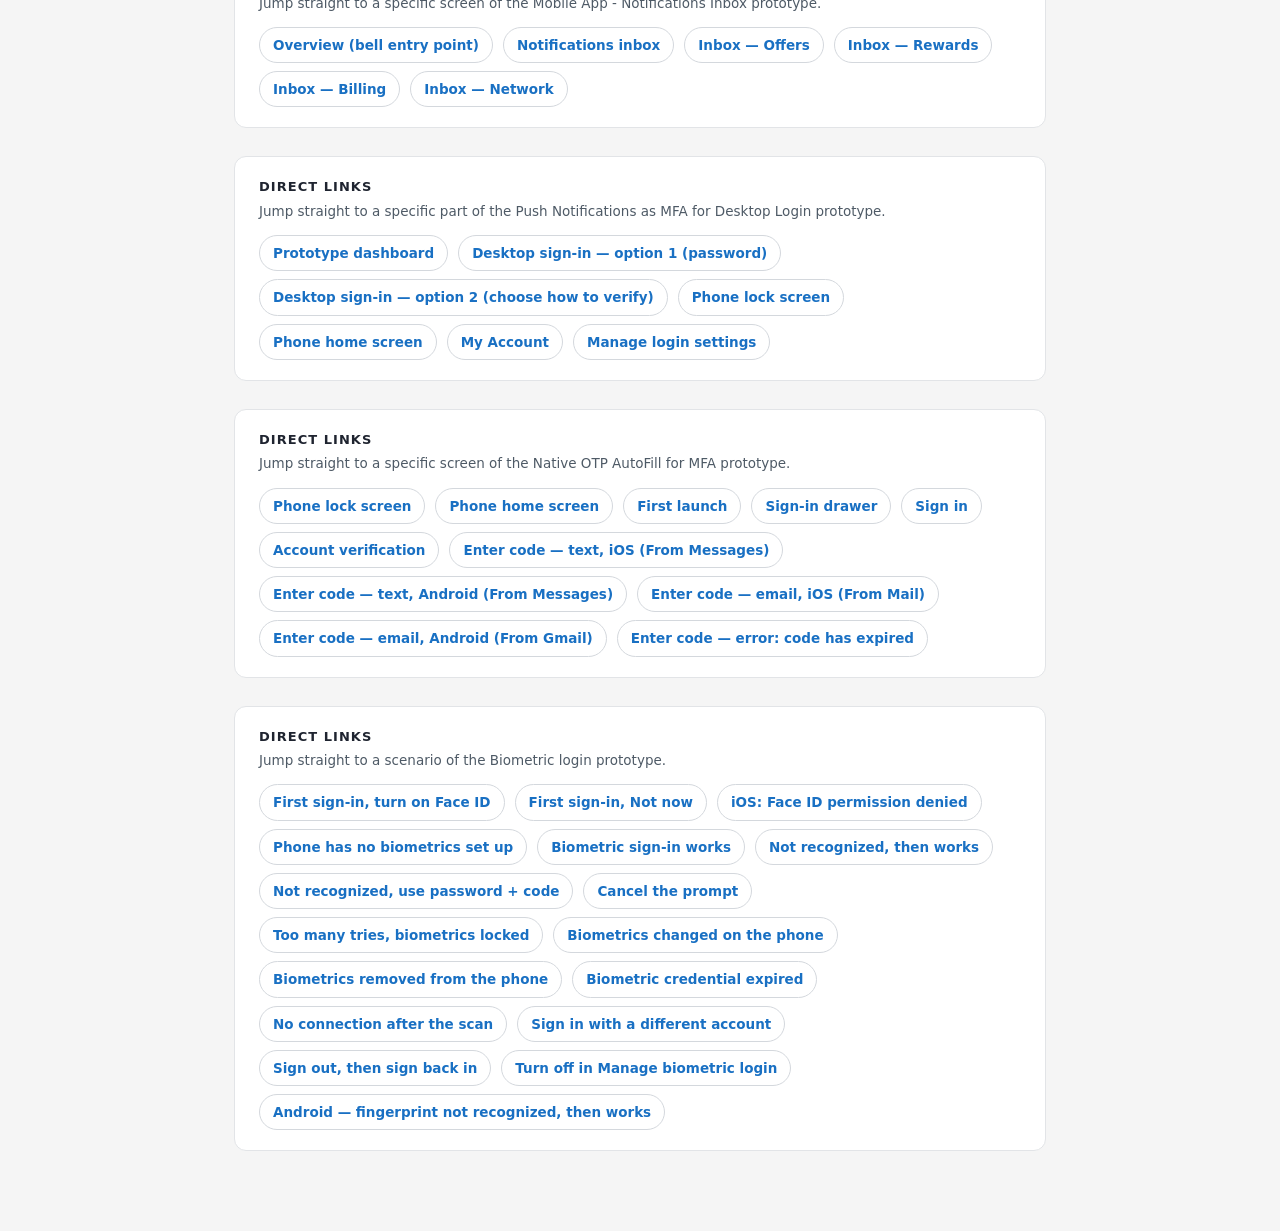
==== commit 28b69f82: "OTP autofill prototype: Android SMS uses From Messages chip instead of consent modal Co-Authored-By:" ====
--- a/index.html
+++ b/index.html
@@ -188,7 +188,7 @@
       <a class="card" href="mobile-app/sms-otp-autofill/">
         <span class="card-tag">Freedom Mobile</span>
         <h3>Native OTP AutoFill for MFA</h3>
-        <p>Freedom app sign-in journey (lock screen, home screen, first launch, sign-in drawer, email + password, account verification) where the security code, sent by text or email, fills in with one tap like RBC: iOS "From Messages" / "From Mail" keyboard suggestions, Android SMS User Consent and a Gboard suggestion for email codes. Includes selectable error scenarios (expired or older code, no connection, service error, lockout, code not received, resend limit).</p>
+        <p>Freedom app sign-in journey (lock screen, home screen, first launch, sign-in drawer, email + password, account verification) where the security code, sent by text or email, fills in with one tap like RBC: iOS "From Messages" / "From Mail" keyboard suggestions, Android Gboard "From Messages" / "From Gmail" suggestions. Includes selectable error scenarios (expired or older code, no connection, service error, lockout, code not received, resend limit).</p>
         <span class="card-open">Open prototype →</span>
       </a>
       <a class="card" href="mobile-app/biometric-login/">
@@ -237,7 +237,7 @@
         <li><a href="mobile-app/sms-otp-autofill/#/signin">Sign in</a></li>
         <li><a href="mobile-app/sms-otp-autofill/#/verify">Account verification</a></li>
         <li><a href="mobile-app/sms-otp-autofill/?platform=ios#/code">Enter code — text, iOS (From Messages)</a></li>
-        <li><a href="mobile-app/sms-otp-autofill/?platform=android#/code">Enter code — text, Android consent</a></li>
+        <li><a href="mobile-app/sms-otp-autofill/?platform=android#/code">Enter code — text, Android (From Messages)</a></li>
         <li><a href="mobile-app/sms-otp-autofill/?platform=ios#/code/email">Enter code — email, iOS (From Mail)</a></li>
         <li><a href="mobile-app/sms-otp-autofill/?platform=android#/code/email">Enter code — email, Android (From Gmail)</a></li>
         <li><a href="mobile-app/sms-otp-autofill/?platform=ios&amp;error=expired#/code">Enter code — error: code has expired</a></li>
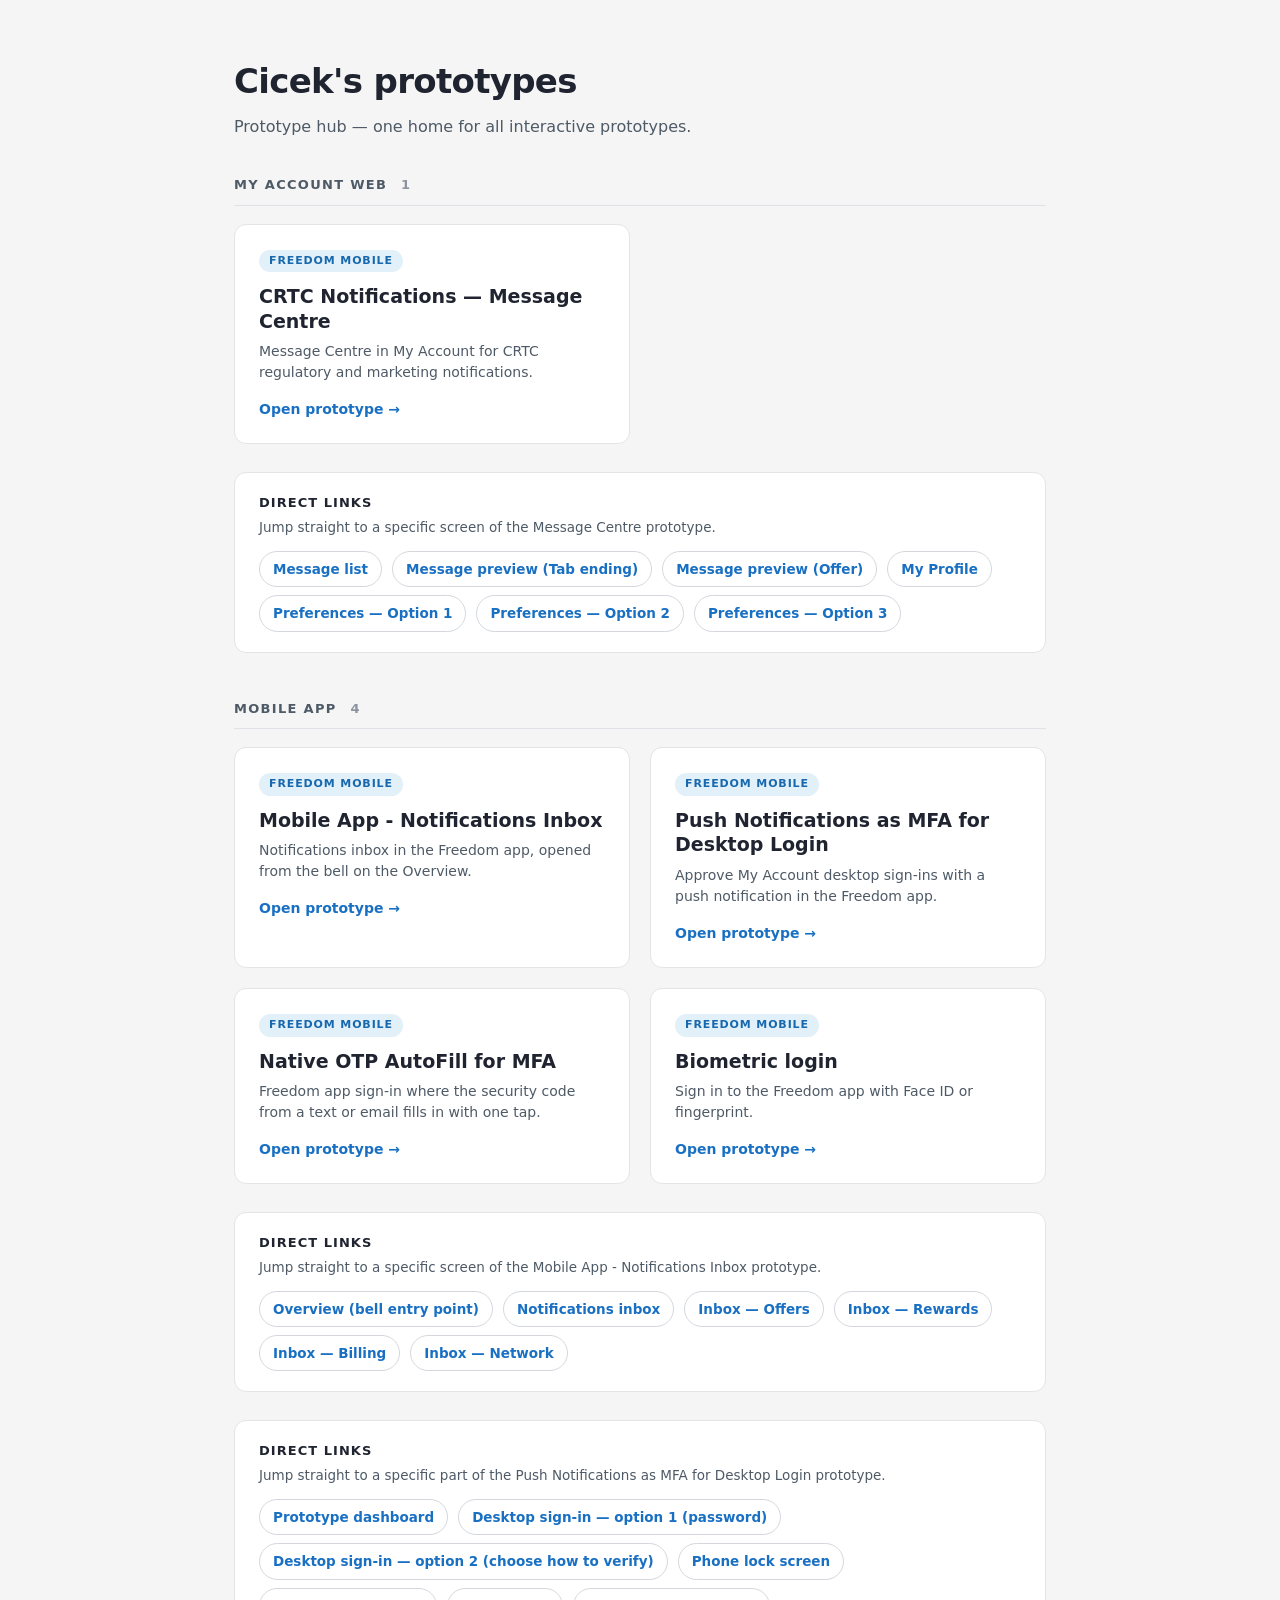
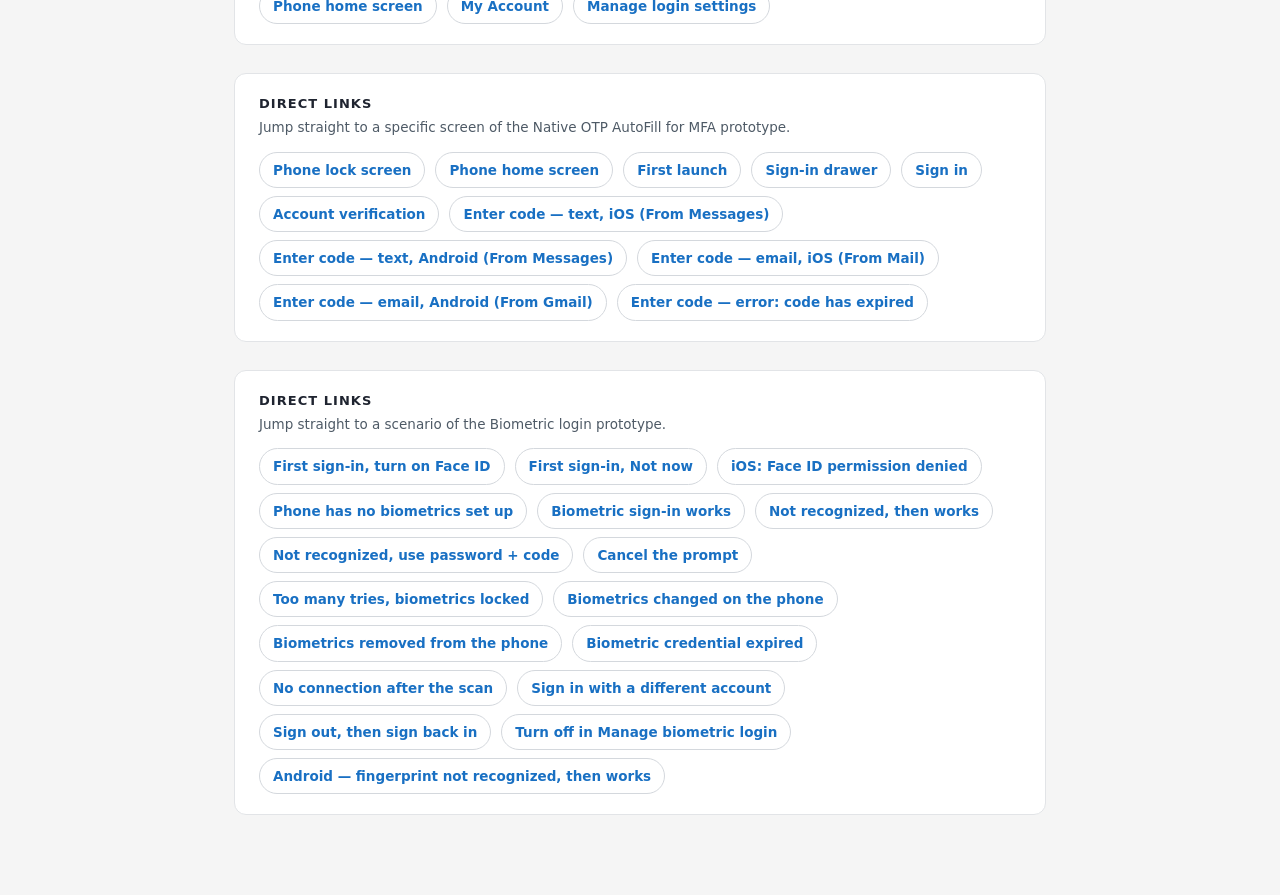
==== commit a00b4881: "Hub: shorten prototype descriptions Co-Authored-By: Cicek Yuce Zeytinci <cyucezeytinci@freedommobile" ====
--- a/index.html
+++ b/index.html
@@ -150,7 +150,7 @@
       <a class="card" href="my-account-web/crtc-message-centre/">
         <span class="card-tag">Freedom Mobile</span>
         <h3>CRTC Notifications — Message Centre</h3>
-        <p>Message centre with 11 messages, keyword search, read/unread and type filters, in-app message preview, PDF messages opening in a new tab, the regulatory + marketing message template, and three notification preference options.</p>
+        <p>Message Centre in My Account for CRTC regulatory and marketing notifications.</p>
         <span class="card-open">Open prototype →</span>
       </a>
     </div>
@@ -176,25 +176,25 @@
       <a class="card" href="mobile-app/notifications-inbox/">
         <span class="card-tag">Freedom Mobile</span>
         <h3>Mobile App - Notifications Inbox</h3>
-        <p>Notifications inbox journey from the Figma app architecture: tap the bell on the overview screen to open the inbox, filter by category, search notifications, and swipe a row left to delete it.</p>
+        <p>Notifications inbox in the Freedom app, opened from the bell on the Overview.</p>
         <span class="card-open">Open prototype →</span>
       </a>
       <a class="card" href="mobile-app/push-mfa/">
         <span class="card-tag">Freedom Mobile</span>
         <h3>Push Notifications as MFA for Desktop Login</h3>
-        <p>Prototype dashboard for approving My Account desktop sign-ins with a push notification to the Freedom app (RBC pattern): synced desktop + phone tabs, plus RBC-style sign-in &amp; security settings.</p>
+        <p>Approve My Account desktop sign-ins with a push notification in the Freedom app.</p>
         <span class="card-open">Open prototype →</span>
       </a>
       <a class="card" href="mobile-app/sms-otp-autofill/">
         <span class="card-tag">Freedom Mobile</span>
         <h3>Native OTP AutoFill for MFA</h3>
-        <p>Freedom app sign-in journey (lock screen, home screen, first launch, sign-in drawer, email + password, account verification) where the security code, sent by text or email, fills in with one tap like RBC: iOS "From Messages" / "From Mail" keyboard suggestions, Android Gboard "From Messages" / "From Gmail" suggestions. Includes selectable error scenarios (expired or older code, no connection, service error, lockout, code not received, resend limit).</p>
+        <p>Freedom app sign-in where the security code from a text or email fills in with one tap.</p>
         <span class="card-open">Open prototype →</span>
       </a>
       <a class="card" href="mobile-app/biometric-login/">
         <span class="card-tag">Freedom Mobile</span>
         <h3>Biometric login</h3>
-        <p>Face ID / fingerprint sign-in for the Freedom app, based on the Wealthsimple flow: turn-on offer after the first sign-in, sign-in that works, not recognized and retry, use password + security code (with OTP AutoFill), lockout, biometrics changed or removed, expired credential, no connection, different account, sign out, and My Account › Manage biometric login (with Learn more), Shop drawer and tab bar from the App Architecture Figma. 16 scenarios with dev notes for iOS and Android.</p>
+        <p>Sign in to the Freedom app with Face ID or fingerprint.</p>
         <span class="card-open">Open prototype →</span>
       </a>
     </div>
